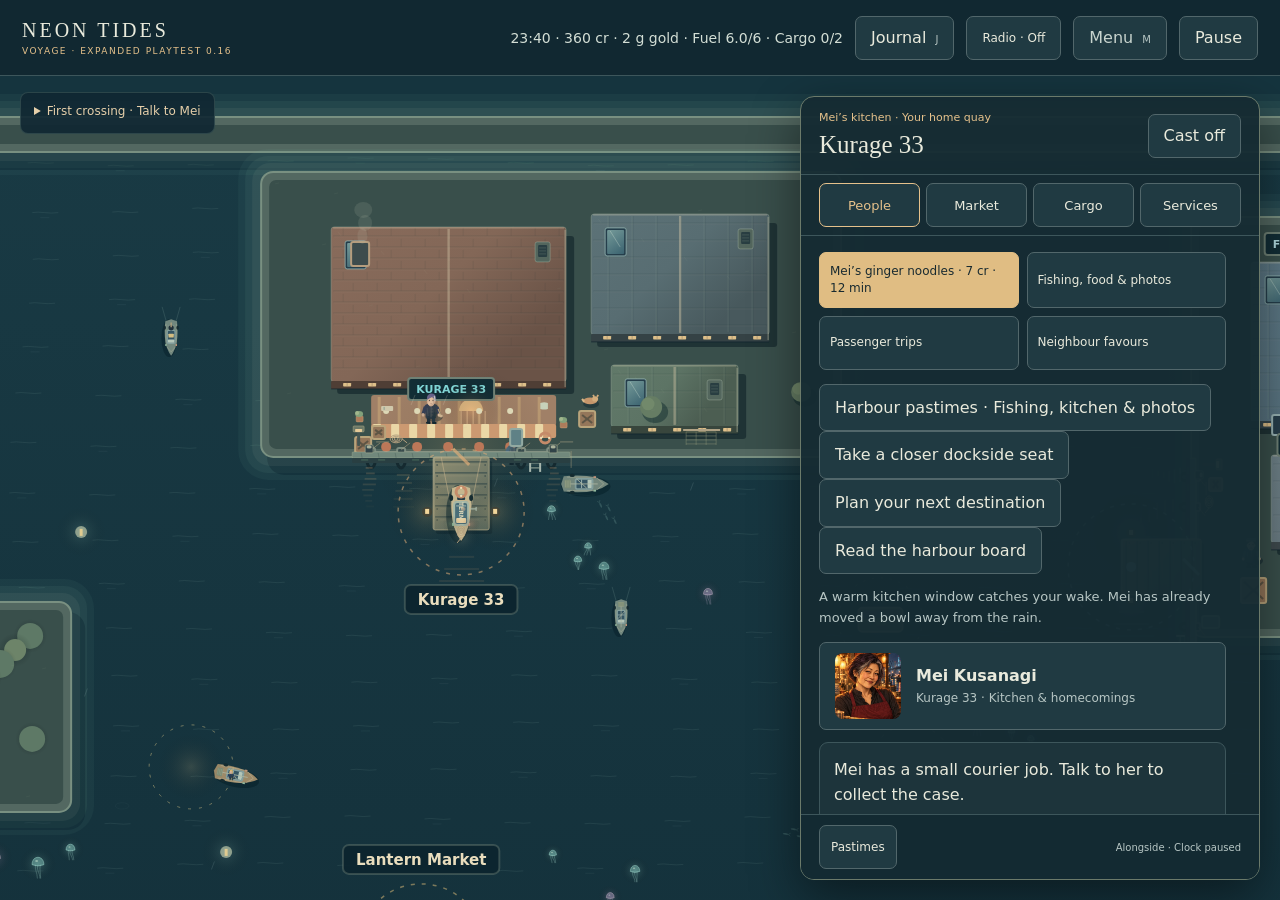
==== voyage/index.html @ 75b0c7c3 "Voyage 0.16: homeward fares, neighbour favours and dockside conversations" ====
<!doctype html><html lang="en"><head><meta charset="utf-8"><meta name="viewport" content="width=device-width,initial-scale=1,viewport-fit=cover"><meta name="theme-color" content="#112b34"><title>Neon Tides · Voyage</title><link rel="icon" href="../assets/favicon.svg"><link rel="stylesheet" href="voyage.css?v=0.16"></head><body>
<header class="topbar"><a href="../index.html" class="brand">NEON TIDES <small>VOYAGE · EXPANDED PLAYTEST 0.16</small></a><div id="resources" aria-live="off"></div><button id="journal-button" type="button">Journal <kbd>J</kbd></button><button id="radio-button" type="button">Radio · Off</button><button id="tools-button" type="button">Menu <kbd>M</kbd></button><button id="pause-button" type="button">Pause <kbd>P</kbd></button></header>
<main><canvas id="sea" tabindex="0" role="img" aria-label="Top-down harbour. Steer with WASD or arrow keys. E docks near a quay. Use Set course for assisted sailing."></canvas>
<div id="sailing-top" class="sailing-top"><details class="objective-details"><summary id="objective-title">Current story</summary><p id="objective"></p></details><div class="courses" aria-label="Assisted sailing"><label for="course-select">Set course</label><select id="course-select"><option value="">Choose a quay…</option><option value="bar">Kurage 33</option><option value="landing">Landing 3</option><option value="market">Night Market</option><option value="metro">Metro Quay</option><option value="yard">Starling Yard</option><option value="pier">Frostline Pier 9</option><option value="canal">Kisaragi</option><option value="island">Hoshimi Island</option><option value="observatory">Tsukimi Observatory</option></select><button id="zoom-button" type="button" aria-pressed="false">View · Close</button></div><aside id="journey-strip" class="journey-strip" aria-label="Your sailing plan"></aside><aside id="dock-guide" class="dock-guide" aria-label="Docking practice" hidden></aside><p id="route-status" aria-live="off"></p></div>
<div id="sailing-bottom" class="sailing-bottom"><p id="navigation-hint">WASD / arrows steer · Click water for assisted sailing · E to dock</p><div><button id="moment-button" hidden><img id="passenger-portrait" src="../assets/portraits/nao-manga.webp" alt="Nao aboard" hidden><span>Crossing moment</span></button><button id="stop-button">Stop</button><button id="dock-button">Dock <kbd>E</kbd></button><button id="meeting-button" hidden>Meet on the water</button><button id="explore-button" hidden>Explore nearby</button><button id="photo-button" hidden>Frame a photo</button><button id="find-button" hidden>Investigate lantern</button><button id="tow-button" hidden>Call harbour tug</button></div></div>
<div id="touch-pad" aria-label="Touch steering"><button data-steer="up" aria-label="Sail north">▲</button><button data-steer="left" aria-label="Sail west">◀</button><button data-steer="down" aria-label="Sail south">▼</button><button data-steer="right" aria-label="Sail east">▶</button></div>
<section id="port" class="port-panel" aria-labelledby="port-title" hidden><header><p id="port-subtitle"></p><h1 id="port-title"></h1><button id="depart-button">Cast off</button></header><nav aria-label="At this port"><button data-tab="people">People</button><button data-tab="market">Market</button><button data-tab="cargo">Cargo</button><button data-tab="services">Services</button></nav><aside id="arrival-card" class="arrival-card" aria-labelledby="arrival-title" hidden><p id="arrival-label"></p><strong id="arrival-title" role="status"></strong><p id="arrival-text"></p><footer><span id="arrival-countdown" aria-live="off"></span><button id="arrival-dismiss" type="button" aria-label="Dismiss arrival message">Dismiss</button></footer></aside><div id="port-content"></div><footer class="port-footer"><button id="port-back" type="button" hidden>Back to people</button><button id="port-pastimes" type="button">Pastimes</button><span>Alongside · Clock paused</span></footer></section>
</main><div id="toast" role="status"></div>
<dialog id="panel"><div id="panel-content"></div><footer class="panel-controls"><button id="panel-back" type="button" hidden>Back</button><button id="panel-close">Close</button></footer></dialog>
<script src="../trade.js"></script><script src="../market.js"></script><script src="world-map.js"></script><script src="navigation.js?v=0.16"></script><script src="ports.js?v=0.16"></script><script src="model.js?v=0.16"></script><script src="leisure.js?v=0.16"></script><script src="neighbours.js?v=0.16"></script><script src="conversations.js?v=0.16"></script><script src="travel-plan.js?v=0.16"></script><script src="profile.js"></script><script src="leisure-profile.js?v=0.16"></script><script src="neighbours-profile.js?v=0.16"></script><script src="leisure-ui.js?v=0.16"></script><script src="neighbours-ui.js?v=0.16"></script><script src="../halloween-radio.js"></script><script src="sound.js"></script><script src="camera.js"></script><script src="harbour-art.js?v=0.16"></script><script src="voyage.js?v=0.16"></script></body></html>
---- voyage/voyage.css ----
:root{color-scheme:dark;--ink:#e9eadc;--muted:#b7c6c4;--amber:#e5c18b;--panel:#142b32;--line:#3d565b;font-family:system-ui,-apple-system,sans-serif;background:#0d2028;color:var(--ink)}*{box-sizing:border-box}body{margin:0;overflow:hidden}button,a{touch-action:manipulation}button{font:inherit;color:var(--ink);background:#203a42;border:1px solid #52676b;border-radius:7px;padding:10px 15px;min-height:44px;cursor:pointer}button:hover{background:#2b4950;border-color:var(--amber)}button:disabled{opacity:.5;cursor:default}button:focus-visible,a:focus-visible,canvas:focus-visible{outline:2px solid var(--amber);outline-offset:3px}button.primary{background:#e0bd83;color:#182a30;border-color:#e0bd83}.topbar{height:76px;display:flex;align-items:center;gap:12px;padding:12px 22px;border-bottom:1px solid var(--line);background:#112831;position:relative;z-index:3}.brand{color:var(--ink);text-decoration:none;font-family:Georgia,serif;letter-spacing:3px;font-size:20px;white-space:nowrap}.brand small{display:block;font:9px system-ui;letter-spacing:1.5px;color:var(--amber);margin-top:4px}#resources{flex:1;text-align:right;font-variant-numeric:tabular-nums;font-size:14px;color:#d3ded5}kbd{font:10px system-ui;color:var(--muted);margin-left:4px}main{position:relative;height:calc(100dvh - 76px)}canvas{width:100%;height:100%;display:block;background:#14313c;touch-action:none}.sailing-top{position:absolute;top:16px;left:20px;right:20px;pointer-events:none}#objective{background:#112830dc;display:inline-block;border:1px solid #65807955;border-radius:8px;margin:0 0 9px;padding:10px 14px;max-width:650px;color:#efe2c5;font-size:13px}.courses{display:flex;flex-wrap:wrap;gap:6px;align-items:center;pointer-events:auto;font-size:12px}.courses span{background:#102732bb;padding:10px;color:var(--muted);border-radius:5px}.courses button{background:#122c36df;font-size:12px;padding:8px 12px}.sailing-bottom{position:absolute;bottom:18px;left:20px;right:20px;display:flex;justify-content:space-between;align-items:flex-end;gap:16px;pointer-events:none}.sailing-bottom>div{display:flex;flex-wrap:wrap;gap:8px;pointer-events:auto}.sailing-bottom p{font-size:12px;line-height:1.5;max-width:430px;padding:8px 12px;background:#102630df;border-radius:5px;margin:0;color:var(--muted)}.port-panel{position:absolute;right:20px;top:20px;bottom:20px;width:min(440px,calc(100% - 40px));background:#152b32f5;border:1px solid #6b7a6a;border-radius:14px;box-shadow:0 16px 50px #0007;display:flex;flex-direction:column;overflow:hidden}.port-panel[hidden]{display:none}.port-panel header{padding:20px;border-bottom:1px solid var(--line)}.port-panel header p{color:var(--amber);font-size:12px;margin:0 0 6px}.port-panel h1{font:28px Georgia,serif;margin:0 0 14px}.port-panel nav{display:flex;gap:7px;padding:12px 20px;border-bottom:1px solid var(--line)}nav button[aria-pressed=true]{color:var(--amber);border-color:var(--amber)}#port-content{padding:20px;overflow:auto;flex:1;line-height:1.6}.person{display:flex;gap:15px;align-items:center;width:100%;margin:10px 0;text-align:left}.person img{width:66px;height:66px;border-radius:8px;object-fit:cover}.person strong{display:block}.person small{font-size:12px;color:var(--muted);display:block}.dialogue-head{display:flex;gap:15px;align-items:center;margin-bottom:16px}.dialogue-head img{width:108px;height:108px;object-fit:cover;border-radius:10px}.dialogue-head h2{font:22px Georgia,serif;margin:0 0 7px}.dialogue-head p{font-size:12px;color:var(--amber);margin:0}.speech{background:#20373b;border-left:3px solid var(--amber);padding:15px;font-size:16px;line-height:1.7}.actions{display:grid;gap:8px;margin-top:16px}.muted{color:var(--muted);font-size:13px}.quote-grid{display:grid;grid-template-columns:1fr 1fr;gap:10px}.quote-grid>div{padding:14px;border:1px solid var(--line);border-radius:8px}.quote-grid strong{display:block;font-size:27px;color:var(--amber)}.quote-grid small{color:var(--muted)}.trade-controls{display:flex;flex-wrap:wrap;gap:8px;margin:15px 0}.cargo-card,.journal-card{padding:14px;border:1px solid var(--line);border-radius:9px;margin:12px 0;background:#1d343b}.cargo-card h3,.journal-card h3{margin:0 0 8px;font:19px Georgia,serif}#toast{position:fixed;bottom:12px;left:50%;transform:translateX(-50%);z-index:7;max-width:90%;background:#eee0bd;color:#20313a;padding:12px 18px;border-radius:8px;opacity:0;pointer-events:none;font-size:14px}#toast.show{opacity:1}dialog{color:var(--ink);background:#142c34;border:1px solid #758174;border-radius:14px;width:min(620px,calc(100% - 28px));max-height:85dvh;padding:24px;box-shadow:0 20px 80px #0008}dialog::backdrop{background:#07161bbb}dialog h2{font:28px Georgia,serif;margin-top:0}dialog p,dialog li{line-height:1.65}dialog #panel-close{margin-top:18px;width:100%}#touch-pad{display:none}body.docked .sailing-bottom,body.docked #touch-pad{display:none}body.docked .sailing-top{right:480px}body.docked .courses{display:none}
@media(max-width:750px){.topbar{height:100px;flex-wrap:wrap;padding:9px 12px;gap:6px}.brand{font-size:17px;margin-right:auto}#resources{order:4;flex-basis:100%;font-size:12px;text-align:left}kbd{display:none}.topbar button{padding:8px 10px;font-size:12px}main{height:calc(100dvh - 100px)}.sailing-top{top:10px;left:10px;right:10px}#objective{font-size:12px;padding:9px;line-height:1.45}.courses span{display:none}.courses button{font-size:11px;padding:8px 10px}.sailing-bottom{bottom:14px;left:auto;right:10px;width:calc(100% - 180px);display:block}.sailing-bottom p{display:none}.sailing-bottom>div{justify-content:flex-end}.sailing-bottom button{font-size:12px;padding:9px}#touch-pad{position:absolute;bottom:18px;left:10px;display:grid;grid-template-columns:repeat(3,44px);grid-template-rows:44px 44px;gap:4px;touch-action:none}#touch-pad button{padding:0;background:#183a45e8;user-select:none;touch-action:none}#touch-pad button[data-steer=up]{grid-column:2}#touch-pad button[data-steer=left]{grid-column:1;grid-row:2}#touch-pad button[data-steer=down]{grid-column:2;grid-row:2}#touch-pad button[data-steer=right]{grid-column:3;grid-row:2}.port-panel{top:8px;bottom:8px;right:8px;width:calc(100% - 16px)}.port-panel header{padding:12px 16px;display:grid;grid-template-columns:1fr auto;gap:4px}.port-panel header p{grid-column:1;font-size:11px}.port-panel h1{font-size:24px;grid-column:1;margin:0}.port-panel header button{grid-column:2;grid-row:1/3;align-self:center}.port-panel nav{padding:8px 16px}#port-content{padding:16px}.dialogue-head img{width:84px;height:84px}.speech{font-size:15px}body.docked .sailing-top{display:none}}
@media(prefers-reduced-motion:reduce){*{scroll-behavior:auto!important}}
.courses label{background:#102732cc;padding:10px;color:var(--muted);border-radius:5px}.courses select{font:inherit;background:#17343fe8;color:var(--ink);border:1px solid #667e78;border-radius:7px;min-height:44px;padding:8px 12px;max-width:220px}.courses select:focus-visible{outline:2px solid var(--amber);outline-offset:3px}.port-panel nav button{font-size:13px;padding:8px 11px}.story-row{border-top:1px solid var(--line);padding:12px 0}.journal-card>button{margin:4px 6px 4px 0;font-size:13px}@media(max-width:750px){.port-panel nav{gap:5px}.port-panel nav button{font-size:12px;padding:8px 9px}.courses label{font-size:12px;padding:8px}.courses select{font-size:12px}}

#moment-button{border-color:#b7a780;color:#e6cfaa;background:#163340e8}button[hidden]{display:none!important}@media(max-width:750px){#moment-button{flex-basis:100%;font-size:11px;padding:6px;min-height:38px}}

body.halloween-radio{--amber:#ffc084;--line:#745b48}body.halloween-radio .topbar,body.halloween-radio .port-panel{border-color:#b18356}body.halloween-radio button.primary{background:#edb47b;border-color:#edb47b}body.halloween-radio #objective{border-color:#c08b5655;color:#ffe1ba}#radio-button{font-size:12px;max-width:220px}@media(max-width:750px){.topbar{height:144px}main{height:calc(100dvh - 144px)}#radio-button{order:4;flex-basis:100%;max-width:none;min-height:38px}#resources{order:5}}

.journal-card label{display:grid;gap:5px;margin:12px 0;font-size:13px}.journal-card select{font:inherit;color:var(--ink);background:#203b45;border:1px solid #6b807a;border-radius:6px;padding:10px;min-height:44px;width:100%}.planner-scroll{overflow-x:auto;margin:12px 0}.planner-scroll table{border-collapse:collapse;min-width:470px;width:100%;font-size:12px}.planner-scroll th,.planner-scroll td{padding:10px 8px;text-align:left;vertical-align:top;border-bottom:1px solid var(--line)}.planner-scroll th{color:var(--amber)}

.sailing-top{flex-wrap:wrap}#route-status{flex-basis:100%;margin:0;padding:7px 10px;max-width:560px;background:#102732df;border:1px solid #71877a55;border-radius:7px;font-size:12px;color:#dfd4b8}.board-post{padding:15px;margin:12px 0;border:1px solid var(--line);border-radius:8px;background:#254049}.board-post small{color:var(--amber)}.board-post h3{margin:8px 0}.board-post p{line-height:1.65}.courses{flex-wrap:wrap}#zoom-button{min-height:44px;font-size:12px}@media(max-width:750px){#route-status{font-size:11px;padding:6px 9px}.courses{gap:4px}.courses select{max-width:170px}#zoom-button{padding:7px 9px}}

/* Empty space between route controls must remain available for map clicks. */
.courses{width:fit-content;max-width:100%}
@media(max-height:600px){#objective{display:block;max-height:3.5em;overflow:auto;font-size:11px;padding:6px 9px;margin-bottom:5px}.courses select,#zoom-button{min-height:38px}#route-status{padding:5px 9px}}

.sailing-top{width:fit-content;max-width:calc(100% - 40px);right:auto;max-height:35%;overflow-y:auto;pointer-events:auto}.sailing-bottom{max-height:30%;overflow-y:auto;pointer-events:auto}@media(max-width:750px){.sailing-top{max-width:calc(100% - 20px)}}

#passenger-portrait{width:28px;height:28px;border-radius:5px;object-fit:cover;vertical-align:middle;margin-right:7px}img[hidden]{display:none!important}.crossing-portrait{width:84px;height:84px;object-fit:cover;border-radius:9px;float:left;margin:0 16px 10px 0}#panel-content::after{content:"";display:block;clear:both}

.ferry-preview{position:relative;width:180px;height:65px;border-radius:55% 65% 65% 55%;margin:24px auto;border:3px solid #ddd6b4;box-shadow:0 12px 25px #071f28}.ferry-preview-cabin{position:absolute;left:50px;top:15px;width:80px;height:30px;border:5px solid #496d78;border-radius:6px;text-align:center;color:#203139;font:9px system-ui;line-height:20px}#panel-content>label{display:grid;gap:6px;margin:14px 0}#panel-content input{min-height:44px;padding:10px;font:inherit;color:var(--ink);background:#203b45;border:1px solid var(--line);border-radius:6px}#panel-content>button{margin:4px 6px 4px 0}

.story-illustration{display:block;width:100%;max-width:960px;height:auto;aspect-ratio:3/2;object-fit:contain;border-radius:10px;background:#142b34;margin:10px 0 18px}#panel-content .story-illustration[hidden]{display:none} .dialogue-head img{object-fit:cover} @media(prefers-reduced-motion:reduce){.story-illustration{animation:none;transition:none}}

/* Brief, skippable mooring reveal; sailing controls keep their existing safe viewport. */
.voyage-entry{overflow:hidden;padding:0!important}.entry-art{display:block;width:100%;height:auto;aspect-ratio:3/1;object-fit:cover}.entry-body{padding:18px}.entry-result{color:#e5ca98;font:27px Georgia,serif}.entry-closing{display:flex;gap:14px;align-items:flex-start;margin:16px 0}.entry-closing img{width:64px;height:64px;object-fit:cover;border-radius:8px}.entry-closing p{margin:0;line-height:1.6}.opportunity{border-left:3px solid #b4c9a5;padding-left:14px}
@keyframes arrival-in{from{opacity:0;transform:translateY(8px)}to{opacity:1;transform:none}}
@media(max-width:750px){.entry-body{padding:14px}}
@media(prefers-reduced-motion:reduce){.arrival-card{animation:none}}

/* 0.15: small activities, actual harbour photographs and deliberate close views. */
.sailing-top{display:flex;flex-direction:column;align-items:flex-start}.journey-strip{order:-2;display:flex;flex-direction:column;gap:5px;max-width:430px;padding:10px 13px;background:#162e36ee;border:1px solid #82967d;border-left:3px solid #b4c69b;border-radius:8px;font-size:12px;margin:4px 0;pointer-events:none}.courses{order:-1}
.journey-strip[hidden]{display:none}.journey-strip strong{color:#eee0b7}.journey-strip span{line-height:1.4}.journey-warning{color:#ffc795!important}
#route-status{display:none}.travel-budget{border-top:1px solid #6c8074;margin-top:12px;padding-top:12px}.travel-budget p{font-size:12px;line-height:1.6}
.pastime-card{border:1px solid var(--line);border-radius:10px;background:#1c353c;padding:16px;margin:14px 0}.pastime-card button{margin:5px 7px 5px 0}
.activity-host{display:flex;align-items:center;gap:12px;margin:14px 0}.activity-portrait{width:72px;height:72px;object-fit:cover;border-radius:9px;border:1px solid #768379}
.dish-art{display:block;width:min(100%,400px);height:auto;margin:12px auto;border-radius:14px}.recipe-options{display:flex;flex-wrap:wrap;gap:8px;margin:16px 0}.recipe-options h3{flex-basis:100%;margin:0 0 4px;font-size:14px;color:var(--amber)}.recipe-options button[aria-pressed=true]{background:#d2b787;color:#17313a;border-color:#e8ce9f}
.activity-notice{padding:12px;border-left:3px solid #e9a15c;background:#403228;color:#ffe0ba}.fishing-water{position:relative;height:180px;overflow:hidden;border:1px solid #6e908d;border-radius:16px;background:radial-gradient(ellipse at 50% 95%,#be995f33,transparent 65%),repeating-linear-gradient(178deg,#24434d 0 12px,#284b55 13px 15px,#24434d 16px 27px)}
.fishing-float{position:absolute;left:calc(50% - 12px);top:88px;font-size:24px;color:#f2b58d;text-shadow:0 12px 0 #d9b97633;animation:float-bob 2.6s ease-in-out infinite}.fishing-water.bite{border-color:#e8c18d}.fishing-water.bite .fishing-float{color:#fff0ba;animation:none}.fishing-message{min-height:3.2em}
.postcard{background:#e4d7b7;color:#28393c;padding:12px;border-radius:8px;margin:18px 0}.postcard h3{font:21px Georgia,serif;margin-bottom:5px}.postcard p{font-size:12px;margin-bottom:4px}.postcard-image{display:block;width:100%;height:auto;aspect-ratio:3/2;object-fit:cover;border-radius:7px;background:#25424d}
.dockside-scene{position:relative;overflow:hidden;border-radius:12px;border:1px solid #927e61}.dockside-art{display:block;width:100%;height:auto;aspect-ratio:3/2;object-fit:cover}.dockside-steam{position:absolute;left:48%;top:62%;width:7%;height:12%;border-radius:50%;background:linear-gradient(0deg,transparent,#f3e4c822,transparent);filter:blur(5px);animation:kettle-steam 5s ease-in-out infinite;pointer-events:none}
@keyframes float-bob{0%,100%{transform:translateY(0)}50%{transform:translateY(4px)}}@keyframes kettle-steam{0%,100%{opacity:.3;transform:translateY(4px)}50%{opacity:.8;transform:translateY(-7px)}}
@media(max-width:750px){.journey-strip{font-size:11px;padding:8px 10px;max-width:100%}.activity-portrait{width:60px;height:60px}.pastime-card{padding:12px}.recipe-options button{flex:1;min-width:110px}.fishing-water{height:150px}.postcard h3{font-size:18px}}
@media(prefers-reduced-motion:reduce){.fishing-float,.dockside-steam{animation:none}}

/* 0.11: essentials stay visible; route details and recovery live behind deliberate controls. */
.objective-details{max-width:420px;margin-bottom:7px;border:1px solid #65807955;border-radius:8px;background:#102732e8;color:#e6cfaa}.objective-details summary{cursor:pointer;min-height:40px;padding:10px 13px;font-size:12px;line-height:1.4}.objective-details summary:focus-visible{outline:2px solid #edcf9b;outline-offset:3px}.objective-details #objective{border:0;background:transparent;margin:0;padding:0 13px 12px;font-size:12px}.sailing-bottom #navigation-hint{display:none}#tools-button{color:#c8d4ce}.sailing-bottom{justify-content:flex-end}.sailing-bottom>div{align-items:center}#panel-content summary{cursor:pointer;min-height:40px}
@media(max-width:750px){.objective-details summary{min-height:38px;padding:8px 11px;font-size:11px}.sailing-top{max-height:32%;}.sailing-bottom{max-height:27%}#resources{font-size:11px}.courses label{display:none}}

/* Keep dismissal available while a long journal or conversation scrolls. */
dialog{padding:0;overflow:hidden}dialog[open]{display:flex;flex-direction:column}#panel-content{min-height:0;overflow:auto;padding:24px;flex:1}dialog #panel-close{flex-shrink:0;align-self:stretch;width:auto;margin:0 24px 20px}#panel-content label select{font:inherit;color:var(--ink);background:#203a42;border:1px solid #52676b;border-radius:7px;min-height:44px;padding:8px 12px;margin:4px 0 4px 8px}#panel-content label select:focus-visible{outline:2px solid var(--amber);outline-offset:3px}@media(max-width:750px){#panel-content{padding:18px}dialog #panel-close{margin:0 18px 16px}}

/* Brief sailing notices sit above the measured action row and always pass taps through. */
#toast{max-width:min(520px,calc(100% - 24px));padding:8px 13px;font-size:12px;line-height:1.45;box-shadow:0 4px 18px #051a2850;transition:opacity .12s ease-out;pointer-events:none}
@media(prefers-reduced-motion:reduce){#toast{transition:none}}

/* 0.14: menus remain available at sea and alongside; arrivals belong to the port. */
body{height:100dvh;display:grid;grid-template-rows:auto minmax(0,1fr)}
main{height:auto;min-height:0}
.arrival-card{position:static;display:flex;flex-direction:column;flex-shrink:0;min-height:0;max-height:40%;margin:12px 20px 0;padding:12px 14px;border:1px solid #e9a15c;border-left:4px solid #ffb16b;border-radius:10px;background:linear-gradient(135deg,#513320,#342c27);color:#fff0d8;animation:arrival-in .3s ease-out}
.arrival-card[hidden]{display:none}
.arrival-card #arrival-label{flex-shrink:0;margin:0 0 6px;color:#ffc285;font-size:10px;letter-spacing:1px}
.arrival-card strong{flex-shrink:0;font:20px Georgia,serif}
.arrival-card #arrival-text{min-height:0;overflow:auto;margin:8px 0;font-size:12px;line-height:1.5}
.arrival-card footer{display:flex;flex-shrink:0;align-items:center;justify-content:space-between;gap:10px}
#arrival-countdown{font-size:11px;font-variant-numeric:tabular-nums;color:#f2c397}
.arrival-card button{min-height:44px;padding:8px 12px;font-size:12px;background:#68432a;border-color:#cb915d;color:#fff0d8}
.arrival-card button:hover{background:#815133;border-color:#ffd0a0}
.storage-notice{padding:12px;border-left:3px solid #e9a15c;color:#ffe0ba;background:#403228}
@media(max-width:750px){
 .topbar{height:auto;min-height:144px;display:grid;grid-template-columns:minmax(0,1fr) repeat(3,auto);gap:6px}
 .brand{margin:0;font-size:clamp(13px,3.8vw,17px);letter-spacing:2px;white-space:normal}
 .brand small{font-size:8px;letter-spacing:1px}
 .topbar button{padding:8px}
 #radio-button,#resources{grid-column:1/-1}
 #resources{min-width:0}
 .arrival-card{margin:8px 16px 0;padding:10px 12px}
 .arrival-card strong{font-size:18px}
}
@media(prefers-reduced-motion:reduce){.arrival-card{animation:none}}

.journey-strip button{pointer-events:auto;font-size:11px;padding:7px 10px;align-self:flex-start}

/* 0.16: a calmer dock, readable choices and fixed return controls. */
.port-panel{width:min(460px,calc(100% - 40px))}
.port-panel header{padding:14px 18px;display:grid;grid-template-columns:minmax(0,1fr) auto;gap:5px 12px;align-items:center}
.port-panel header p{grid-column:1;margin:0;font-size:11px}
.port-panel h1{grid-column:1;font-size:25px;margin:0;line-height:1.25}
.port-panel header>button{grid-column:2;grid-row:1/3}
.port-panel nav{flex-shrink:0;padding:8px 18px;gap:6px}
.port-panel nav button{flex:1;min-width:0;padding:8px 5px}
#port-content{min-height:0;overscroll-behavior:contain;scrollbar-gutter:stable;padding:16px 18px}
.port-footer{display:flex;flex-shrink:0;flex-wrap:wrap;align-items:center;gap:8px;padding:10px 18px;border-top:1px solid var(--line);background:#132a32}
.port-footer button{font-size:12px;padding:8px 11px}
.port-footer span{color:var(--muted);font-size:10px;margin-left:auto}
.dock-shortcuts{display:grid;grid-template-columns:repeat(2,minmax(0,1fr));gap:8px;margin:0 0 14px}
.dock-shortcuts button{font-size:12px;text-align:left;padding:10px;line-height:1.4;min-height:54px}
.dock-guide{margin:4px 0;padding:8px 11px;border:1px solid #c59867;border-left:3px solid #e3b57f;border-radius:7px;background:#3d342be8;color:#ffe3b8;font-size:12px;max-width:430px}
.dock-guide.gentle{border-color:#a9c5a7;background:#24473be8;color:#e0eed2}
.dock-guide[hidden]{display:none}
.conversation-topics{padding:12px;border:1px solid #6c878a;border-radius:9px;background:#173740;margin:12px 0}
.conversation-topics summary{cursor:pointer;min-height:44px;display:flex;align-items:center;color:#d9dfc9;font-size:14px}
.conversation-topics>div>button{display:block;width:100%;text-align:left;margin:8px 0;font-size:13px}
.conversation-topics .speech{padding:12px;font-size:14px}
.conversation-topics h3{font:19px Georgia,serif;margin:12px 0}
.reply-options{display:grid;gap:8px;margin:14px 0}
.reply-options button{background:#294b58;border-color:#799fa4;text-align:left;font-size:13px;line-height:1.5}
.reply-options button[aria-pressed=true]{background:#3a5a55;border-color:#d2c795;color:#f4e4bd}
.npc-reply{padding:12px;background:#254139;border-left:3px solid #a9bfa1;font-size:14px;line-height:1.7}
.npc-reply[hidden]{display:none}
.fact-card{padding:12px 14px;border:1px solid #647e80;border-left:3px solid #9ebcae;border-radius:7px;background:#1c363e;margin:12px 0}
.fact-card small{color:#c9d5b6;letter-spacing:.5px;font-size:11px}
.fact-card h3{font:19px Georgia,serif;margin:8px 0}
.fact-card p{font-size:13px;line-height:1.6}
.fact-card a{color:#e5c18b;text-underline-offset:3px;display:inline-flex;align-items:center;min-height:44px;font-size:12px}
.remembered-recipe{background:#294339;border-left:3px solid #afc59e;padding:12px;font-size:13px}
.ingredient-tray{display:flex;align-items:center;justify-content:center;flex-wrap:wrap;gap:8px;min-height:90px;padding:14px;border:1px dashed #a68f68;border-radius:12px;background:#20383c}
.ingredient-tray .dish-art{flex-basis:100%;margin:0 auto 7px}
.ingredient-piece{background:#d5c4a2;color:#233b3d;padding:7px 10px;border-radius:6px;font-size:12px;animation:ingredient-place .25s ease-out}
.served-tray .dish-art{animation:tray-serve .5s ease-out}
.panel-controls{display:flex;gap:8px;flex-shrink:0;margin:0 24px 20px}
dialog .panel-controls #panel-close{margin:0;flex:1;min-width:0}
.panel-controls #panel-back{min-width:75px}
@keyframes ingredient-place{from{opacity:.5;transform:translateY(-5px)}to{opacity:1;transform:none}}
@keyframes tray-serve{from{opacity:.6;transform:translateY(12px)}to{opacity:1;transform:none}}
@media(max-width:750px){
 .topbar .brand{grid-column:1;grid-row:1}
 #journal-button{grid-column:2;grid-row:1}
 #tools-button{grid-column:3;grid-row:1}
 #pause-button{grid-column:4;grid-row:1}
 #radio-button{grid-column:1/-1;grid-row:2}
 #resources{grid-column:1/-1;grid-row:3}
 .port-panel{top:auto;bottom:8px;right:8px;width:calc(100% - 16px);height:78%;max-height:680px}
 .port-panel header{padding:10px 14px}
 .port-panel h1{font-size:23px}
 .port-panel nav{padding:6px 14px}
 #port-content{padding:12px 14px}
 .port-footer{padding:8px 14px max(8px,env(safe-area-inset-bottom));gap:6px}
 .port-footer span{font-size:9px}
 .dock-guide{font-size:11px;padding:7px 9px}
 .panel-controls{margin:0 18px max(16px,env(safe-area-inset-bottom))}
 .fact-card{padding:11px}
 .ingredient-tray{padding:10px}
}
@media(max-width:750px) and (max-height:550px){
 .topbar{min-height:0;grid-template-columns:minmax(0,1fr) repeat(4,auto);padding:5px 8px;gap:4px}
 #radio-button{grid-column:5;grid-row:1;max-width:100px;font-size:10px}
 #resources{grid-column:1/-1;grid-row:2}
 .port-panel{top:8px;bottom:8px;right:8px;width:65%;height:auto;max-height:none}
 .port-panel h1{font-size:19px}
 .port-panel header p{font-size:10px}
 .port-footer span{display:none}
 .dock-shortcuts button{font-size:11px}
}
@media(prefers-reduced-motion:reduce){.ingredient-piece,.served-tray .dish-art{animation:none}}
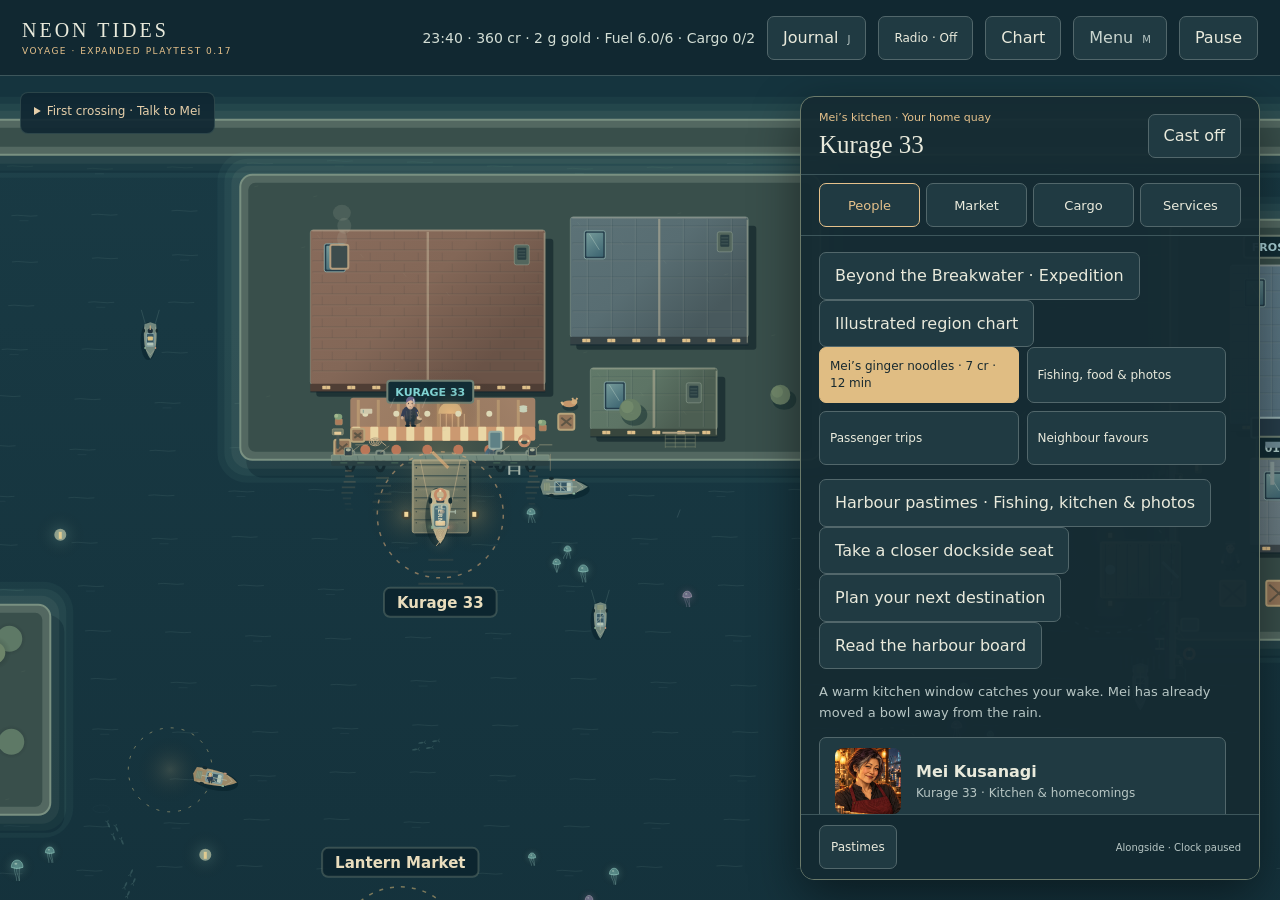
==== commit f248b49a: "Voyage 0.17: Beyond the Breakwater continuing adventure and outer coast" ====
--- a/voyage/index.html
+++ b/voyage/index.html
@@ -1,10 +1,10 @@
-<!doctype html><html lang="en"><head><meta charset="utf-8"><meta name="viewport" content="width=device-width,initial-scale=1,viewport-fit=cover"><meta name="theme-color" content="#112b34"><title>Neon Tides · Voyage</title><link rel="icon" href="../assets/favicon.svg"><link rel="stylesheet" href="voyage.css?v=0.16"></head><body>
-<header class="topbar"><a href="../index.html" class="brand">NEON TIDES <small>VOYAGE · EXPANDED PLAYTEST 0.16</small></a><div id="resources" aria-live="off"></div><button id="journal-button" type="button">Journal <kbd>J</kbd></button><button id="radio-button" type="button">Radio · Off</button><button id="tools-button" type="button">Menu <kbd>M</kbd></button><button id="pause-button" type="button">Pause <kbd>P</kbd></button></header>
+<!doctype html><html lang="en"><head><meta charset="utf-8"><meta name="viewport" content="width=device-width,initial-scale=1,viewport-fit=cover"><meta name="theme-color" content="#112b34"><title>Neon Tides · Voyage</title><link rel="icon" href="../assets/favicon.svg"><link rel="stylesheet" href="voyage.css?v=0.17"></head><body>
+<header class="topbar"><a href="../index.html" class="brand">NEON TIDES <small>VOYAGE · EXPANDED PLAYTEST 0.17</small></a><div id="resources" aria-live="off"></div><button id="journal-button" type="button">Journal <kbd>J</kbd></button><button id="radio-button" type="button">Radio · Off</button><button id="chart-button" type="button">Chart</button><button id="tools-button" type="button">Menu <kbd>M</kbd></button><button id="pause-button" type="button">Pause <kbd>P</kbd></button></header>
 <main><canvas id="sea" tabindex="0" role="img" aria-label="Top-down harbour. Steer with WASD or arrow keys. E docks near a quay. Use Set course for assisted sailing."></canvas>
-<div id="sailing-top" class="sailing-top"><details class="objective-details"><summary id="objective-title">Current story</summary><p id="objective"></p></details><div class="courses" aria-label="Assisted sailing"><label for="course-select">Set course</label><select id="course-select"><option value="">Choose a quay…</option><option value="bar">Kurage 33</option><option value="landing">Landing 3</option><option value="market">Night Market</option><option value="metro">Metro Quay</option><option value="yard">Starling Yard</option><option value="pier">Frostline Pier 9</option><option value="canal">Kisaragi</option><option value="island">Hoshimi Island</option><option value="observatory">Tsukimi Observatory</option></select><button id="zoom-button" type="button" aria-pressed="false">View · Close</button></div><aside id="journey-strip" class="journey-strip" aria-label="Your sailing plan"></aside><aside id="dock-guide" class="dock-guide" aria-label="Docking practice" hidden></aside><p id="route-status" aria-live="off"></p></div>
-<div id="sailing-bottom" class="sailing-bottom"><p id="navigation-hint">WASD / arrows steer · Click water for assisted sailing · E to dock</p><div><button id="moment-button" hidden><img id="passenger-portrait" src="../assets/portraits/nao-manga.webp" alt="Nao aboard" hidden><span>Crossing moment</span></button><button id="stop-button">Stop</button><button id="dock-button">Dock <kbd>E</kbd></button><button id="meeting-button" hidden>Meet on the water</button><button id="explore-button" hidden>Explore nearby</button><button id="photo-button" hidden>Frame a photo</button><button id="find-button" hidden>Investigate lantern</button><button id="tow-button" hidden>Call harbour tug</button></div></div>
+<div id="sailing-top" class="sailing-top"><details class="objective-details"><summary id="objective-title">Current story</summary><p id="objective"></p></details><div class="courses" aria-label="Assisted sailing"><label for="course-select">Set course</label><select id="course-select"><option value="">Choose a quay…</option><option value="bar">Kurage 33</option><option value="landing">Landing 3</option><option value="market">Night Market</option><option value="metro">Metro Quay</option><option value="yard">Starling Yard</option><option value="pier">Frostline Pier 9</option><option value="canal">Kisaragi</option><option value="island">Hoshimi Island</option><option value="observatory">Tsukimi Observatory</option><option value="tea-island" disabled>Aonami Tea Island</option><option value="coast-station" disabled>Shiosai Coastal Station</option></select><button id="zoom-button" type="button" aria-pressed="false">View · Close</button></div><aside id="journey-strip" class="journey-strip" aria-label="Your sailing plan"></aside><aside id="dock-guide" class="dock-guide" aria-label="Docking practice" hidden></aside><p id="route-status" aria-live="off"></p></div>
+<div id="sailing-bottom" class="sailing-bottom"><p id="navigation-hint">WASD / arrows steer · Click water for assisted sailing · E to dock</p><div><button id="moment-button" hidden><img id="passenger-portrait" src="../assets/portraits/nao-manga.webp" alt="Nao aboard" hidden><span>Crossing moment</span></button><button id="stop-button">Stop</button><button id="dock-button">Dock <kbd>E</kbd></button><button id="meeting-button" hidden>Meet on the water</button><button id="explore-button" hidden>Explore nearby</button><button id="photo-button" hidden>Frame a photo</button><button id="coast-fish-button" hidden>Coastal fishing</button><button id="find-button" hidden>Investigate lantern</button><button id="tow-button" hidden>Call harbour tug</button></div></div>
 <div id="touch-pad" aria-label="Touch steering"><button data-steer="up" aria-label="Sail north">▲</button><button data-steer="left" aria-label="Sail west">◀</button><button data-steer="down" aria-label="Sail south">▼</button><button data-steer="right" aria-label="Sail east">▶</button></div>
 <section id="port" class="port-panel" aria-labelledby="port-title" hidden><header><p id="port-subtitle"></p><h1 id="port-title"></h1><button id="depart-button">Cast off</button></header><nav aria-label="At this port"><button data-tab="people">People</button><button data-tab="market">Market</button><button data-tab="cargo">Cargo</button><button data-tab="services">Services</button></nav><aside id="arrival-card" class="arrival-card" aria-labelledby="arrival-title" hidden><p id="arrival-label"></p><strong id="arrival-title" role="status"></strong><p id="arrival-text"></p><footer><span id="arrival-countdown" aria-live="off"></span><button id="arrival-dismiss" type="button" aria-label="Dismiss arrival message">Dismiss</button></footer></aside><div id="port-content"></div><footer class="port-footer"><button id="port-back" type="button" hidden>Back to people</button><button id="port-pastimes" type="button">Pastimes</button><span>Alongside · Clock paused</span></footer></section>
 </main><div id="toast" role="status"></div>
 <dialog id="panel"><div id="panel-content"></div><footer class="panel-controls"><button id="panel-back" type="button" hidden>Back</button><button id="panel-close">Close</button></footer></dialog>
-<script src="../trade.js"></script><script src="../market.js"></script><script src="world-map.js"></script><script src="navigation.js?v=0.16"></script><script src="ports.js?v=0.16"></script><script src="model.js?v=0.16"></script><script src="leisure.js?v=0.16"></script><script src="neighbours.js?v=0.16"></script><script src="conversations.js?v=0.16"></script><script src="travel-plan.js?v=0.16"></script><script src="profile.js"></script><script src="leisure-profile.js?v=0.16"></script><script src="neighbours-profile.js?v=0.16"></script><script src="leisure-ui.js?v=0.16"></script><script src="neighbours-ui.js?v=0.16"></script><script src="../halloween-radio.js"></script><script src="sound.js"></script><script src="camera.js"></script><script src="harbour-art.js?v=0.16"></script><script src="voyage.js?v=0.16"></script></body></html>
+<script src="../trade.js"></script><script src="../market.js"></script><script src="world-map.js"></script><script src="regions.js?v=0.17"></script><script src="navigation.js?v=0.17"></script><script src="ports.js?v=0.17"></script><script src="model.js?v=0.17"></script><script src="leisure.js?v=0.17"></script><script src="neighbours.js?v=0.17"></script><script src="conversations.js?v=0.17"></script><script src="breakwater.js?v=0.17"></script><script src="travel-plan.js?v=0.17"></script><script src="profile.js"></script><script src="leisure-profile.js?v=0.17"></script><script src="neighbours-profile.js?v=0.17"></script><script src="breakwater-profile.js?v=0.17"></script><script src="leisure-ui.js?v=0.17"></script><script src="neighbours-ui.js?v=0.17"></script><script src="breakwater-ui.js?v=0.17"></script><script src="../halloween-radio.js"></script><script src="sound.js"></script><script src="camera.js"></script><script src="harbour-art.js?v=0.17"></script><script src="coast-art.js?v=0.17"></script><script src="voyage.js?v=0.17"></script></body></html>
--- a/voyage/voyage.css
+++ b/voyage/voyage.css
@@ -154,3 +154,11 @@
  .dock-shortcuts button{font-size:11px}
 }
 @media(prefers-reduced-motion:reduce){.ingredient-piece,.served-tray .dish-art{animation:none}}
+
+/* 0.17: accessible coast chart and expedition controls. */
+.region-chart{display:block;width:100%;height:auto;border:1px solid #bba078;border-radius:9px;background:#e6d6b2;margin:12px 0}
+.chart-quay{padding:12px;border:1px solid #647e80;border-radius:8px;background:#1c363e;margin:10px 0}.chart-quay button{margin:5px 8px 0 0}.chart-quay p{margin:7px 0;font-size:12px}
+@media(max-width:750px){#chart-button{grid-row:2;grid-column:1}#radio-button{grid-row:2;grid-column:2/-1}.chart-quay button{width:100%;margin:6px 0 0}}
+@media(max-width:750px) and (max-height:550px){.topbar{grid-template-columns:minmax(0,1fr) repeat(5,auto)}#chart-button{grid-column:5;grid-row:1}#radio-button{grid-column:6;grid-row:1}}
+
+.chart-scroll{overflow:auto;max-height:55dvh;overscroll-behavior:contain;border-radius:9px}.region-chart.chart-detail{width:1020px;max-width:none}.chart-scroll .region-chart{margin:0}
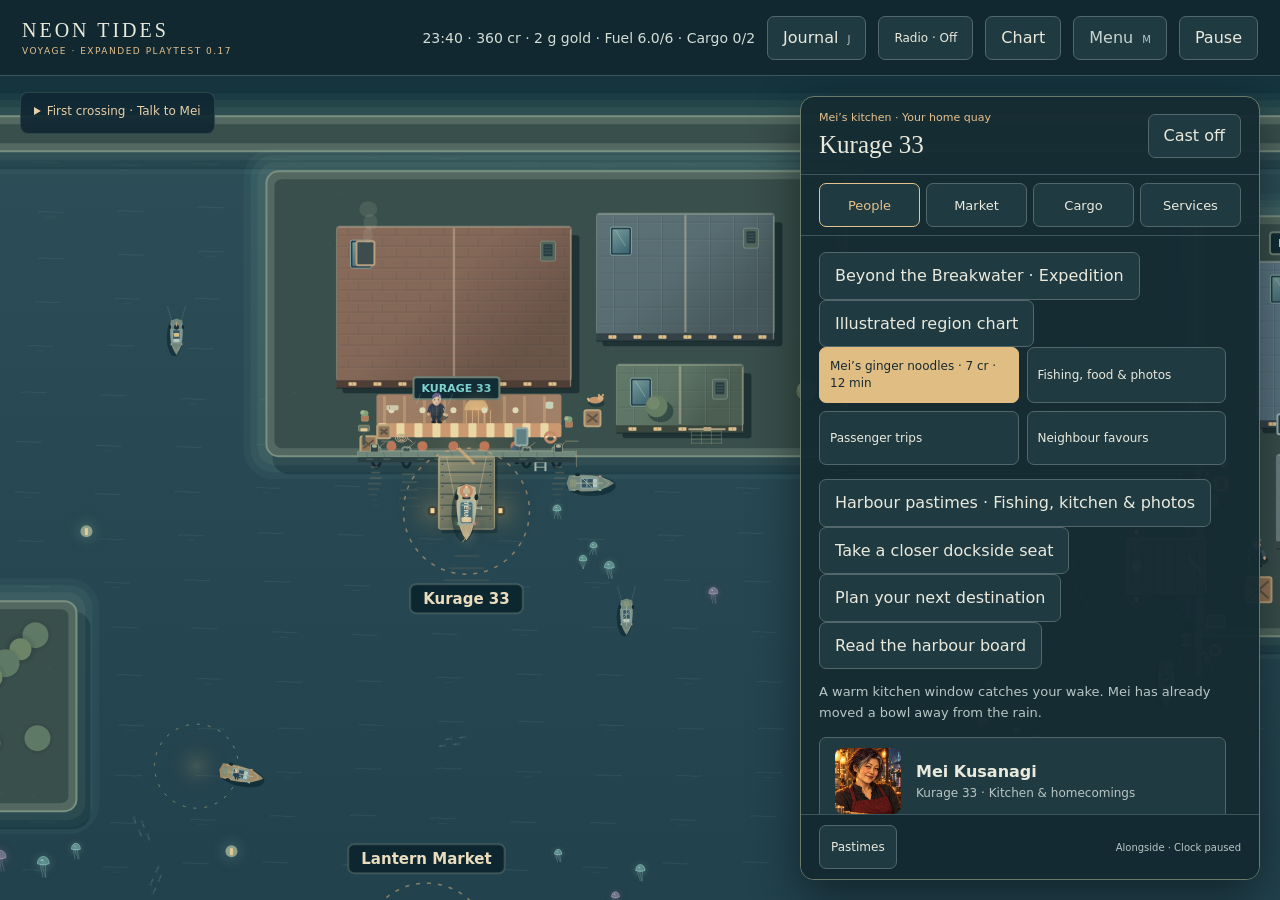
==== commit 0496735e: "Rewrite documentation as maintained player and developer references" ====
--- a/voyage/index.html
+++ b/voyage/index.html
@@ -7,4 +7,4 @@
 <section id="port" class="port-panel" aria-labelledby="port-title" hidden><header><p id="port-subtitle"></p><h1 id="port-title"></h1><button id="depart-button">Cast off</button></header><nav aria-label="At this port"><button data-tab="people">People</button><button data-tab="market">Market</button><button data-tab="cargo">Cargo</button><button data-tab="services">Services</button></nav><aside id="arrival-card" class="arrival-card" aria-labelledby="arrival-title" hidden><p id="arrival-label"></p><strong id="arrival-title" role="status"></strong><p id="arrival-text"></p><footer><span id="arrival-countdown" aria-live="off"></span><button id="arrival-dismiss" type="button" aria-label="Dismiss arrival message">Dismiss</button></footer></aside><div id="port-content"></div><footer class="port-footer"><button id="port-back" type="button" hidden>Back to people</button><button id="port-pastimes" type="button">Pastimes</button><span>Alongside · Clock paused</span></footer></section>
 </main><div id="toast" role="status"></div>
 <dialog id="panel"><div id="panel-content"></div><footer class="panel-controls"><button id="panel-back" type="button" hidden>Back</button><button id="panel-close">Close</button></footer></dialog>
-<script src="../trade.js"></script><script src="../market.js"></script><script src="world-map.js"></script><script src="regions.js?v=0.17"></script><script src="navigation.js?v=0.17"></script><script src="ports.js?v=0.17"></script><script src="model.js?v=0.17"></script><script src="leisure.js?v=0.17"></script><script src="neighbours.js?v=0.17"></script><script src="conversations.js?v=0.17"></script><script src="breakwater.js?v=0.17"></script><script src="travel-plan.js?v=0.17"></script><script src="profile.js"></script><script src="leisure-profile.js?v=0.17"></script><script src="neighbours-profile.js?v=0.17"></script><script src="breakwater-profile.js?v=0.17"></script><script src="leisure-ui.js?v=0.17"></script><script src="neighbours-ui.js?v=0.17"></script><script src="breakwater-ui.js?v=0.17"></script><script src="../halloween-radio.js"></script><script src="sound.js"></script><script src="camera.js"></script><script src="harbour-art.js?v=0.17"></script><script src="coast-art.js?v=0.17"></script><script src="voyage.js?v=0.17"></script></body></html>
+<script src="../trade.js"></script><script src="../market.js"></script><script src="world-map.js"></script><script src="regions.js?v=0.17"></script><script src="navigation.js?v=0.17"></script><script src="ports.js?v=0.17"></script><script src="model.js?v=0.17"></script><script src="leisure.js?v=0.17"></script><script src="neighbours.js?v=0.17"></script><script src="conversations.js?v=0.17"></script><script src="breakwater.js?v=0.17"></script><script src="travel-plan.js?v=0.17"></script><script src="profile.js"></script><script src="leisure-profile.js?v=0.17"></script><script src="neighbours-profile.js?v=0.17"></script><script src="breakwater-profile.js?v=0.17"></script><script src="leisure-ui.js?v=0.17"></script><script src="neighbours-ui.js?v=0.17"></script><script src="breakwater-ui.js?v=0.17"></script><script src="../halloween-radio.js"></script><script src="sound.js"></script><script src="camera.js"></script><script src="harbour-art.js?v=0.17"></script><script src="coast-art.js?v=0.17"></script><script src="voyage.js?v=0.17-docs"></script></body></html>
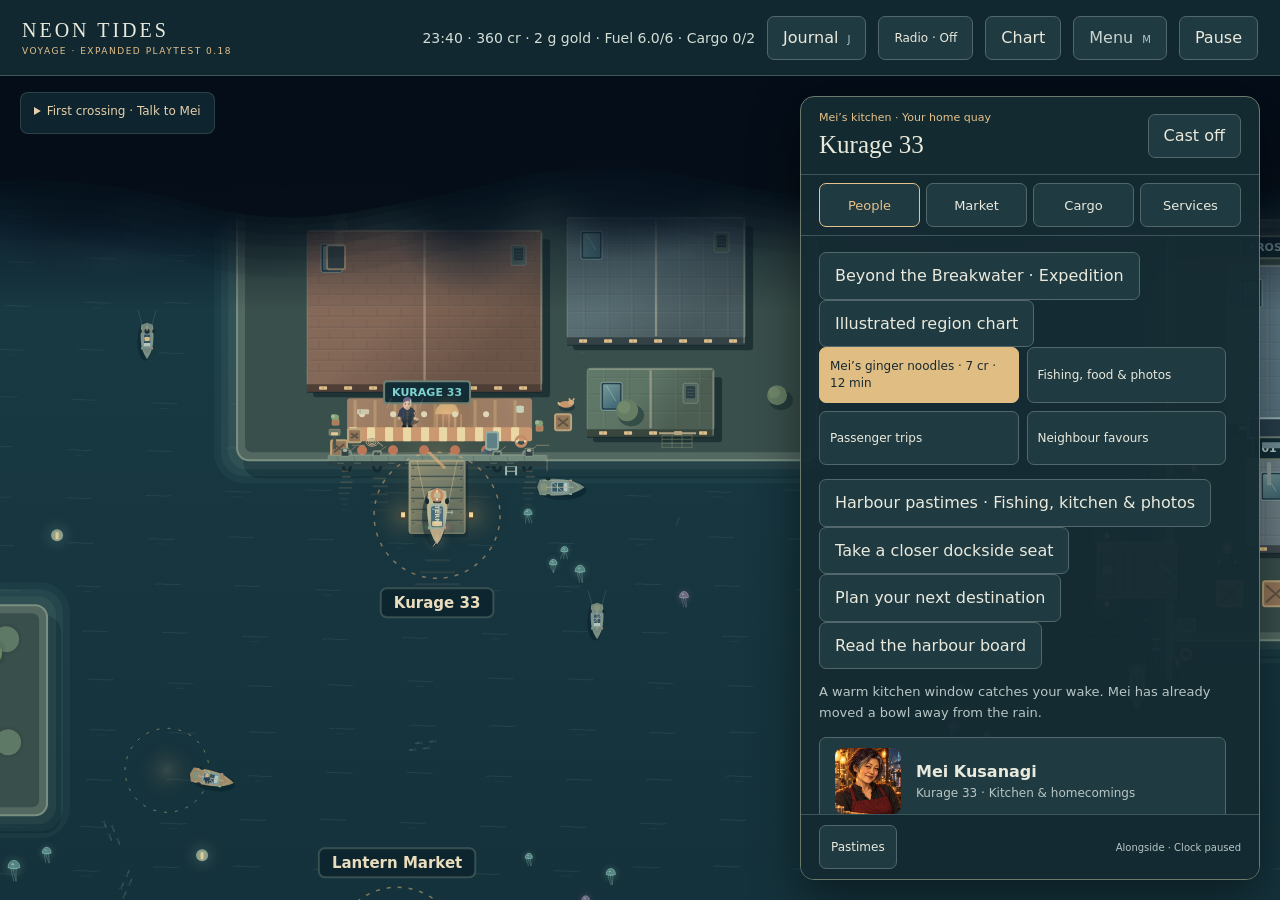
==== commit 266da55e: "Voyage 0.18: soften sea limits and refine Mio portraits" ====
--- a/voyage/index.html
+++ b/voyage/index.html
@@ -1,5 +1,5 @@
-<!doctype html><html lang="en"><head><meta charset="utf-8"><meta name="viewport" content="width=device-width,initial-scale=1,viewport-fit=cover"><meta name="theme-color" content="#112b34"><title>Neon Tides · Voyage</title><link rel="icon" href="../assets/favicon.svg"><link rel="stylesheet" href="voyage.css?v=0.17"></head><body>
-<header class="topbar"><a href="../index.html" class="brand">NEON TIDES <small>VOYAGE · EXPANDED PLAYTEST 0.17</small></a><div id="resources" aria-live="off"></div><button id="journal-button" type="button">Journal <kbd>J</kbd></button><button id="radio-button" type="button">Radio · Off</button><button id="chart-button" type="button">Chart</button><button id="tools-button" type="button">Menu <kbd>M</kbd></button><button id="pause-button" type="button">Pause <kbd>P</kbd></button></header>
+<!doctype html><html lang="en"><head><meta charset="utf-8"><meta name="viewport" content="width=device-width,initial-scale=1,viewport-fit=cover"><meta name="theme-color" content="#112b34"><title>Neon Tides · Voyage</title><link rel="icon" href="../assets/favicon.svg"><link rel="stylesheet" href="voyage.css?v=0.18"></head><body>
+<header class="topbar"><a href="../index.html" class="brand">NEON TIDES <small>VOYAGE · EXPANDED PLAYTEST 0.18</small></a><div id="resources" aria-live="off"></div><button id="journal-button" type="button">Journal <kbd>J</kbd></button><button id="radio-button" type="button">Radio · Off</button><button id="chart-button" type="button">Chart</button><button id="tools-button" type="button">Menu <kbd>M</kbd></button><button id="pause-button" type="button">Pause <kbd>P</kbd></button></header>
 <main><canvas id="sea" tabindex="0" role="img" aria-label="Top-down harbour. Steer with WASD or arrow keys. E docks near a quay. Use Set course for assisted sailing."></canvas>
 <div id="sailing-top" class="sailing-top"><details class="objective-details"><summary id="objective-title">Current story</summary><p id="objective"></p></details><div class="courses" aria-label="Assisted sailing"><label for="course-select">Set course</label><select id="course-select"><option value="">Choose a quay…</option><option value="bar">Kurage 33</option><option value="landing">Landing 3</option><option value="market">Night Market</option><option value="metro">Metro Quay</option><option value="yard">Starling Yard</option><option value="pier">Frostline Pier 9</option><option value="canal">Kisaragi</option><option value="island">Hoshimi Island</option><option value="observatory">Tsukimi Observatory</option><option value="tea-island" disabled>Aonami Tea Island</option><option value="coast-station" disabled>Shiosai Coastal Station</option></select><button id="zoom-button" type="button" aria-pressed="false">View · Close</button></div><aside id="journey-strip" class="journey-strip" aria-label="Your sailing plan"></aside><aside id="dock-guide" class="dock-guide" aria-label="Docking practice" hidden></aside><p id="route-status" aria-live="off"></p></div>
 <div id="sailing-bottom" class="sailing-bottom"><p id="navigation-hint">WASD / arrows steer · Click water for assisted sailing · E to dock</p><div><button id="moment-button" hidden><img id="passenger-portrait" src="../assets/portraits/nao-manga.webp" alt="Nao aboard" hidden><span>Crossing moment</span></button><button id="stop-button">Stop</button><button id="dock-button">Dock <kbd>E</kbd></button><button id="meeting-button" hidden>Meet on the water</button><button id="explore-button" hidden>Explore nearby</button><button id="photo-button" hidden>Frame a photo</button><button id="coast-fish-button" hidden>Coastal fishing</button><button id="find-button" hidden>Investigate lantern</button><button id="tow-button" hidden>Call harbour tug</button></div></div>
@@ -7,4 +7,4 @@
 <section id="port" class="port-panel" aria-labelledby="port-title" hidden><header><p id="port-subtitle"></p><h1 id="port-title"></h1><button id="depart-button">Cast off</button></header><nav aria-label="At this port"><button data-tab="people">People</button><button data-tab="market">Market</button><button data-tab="cargo">Cargo</button><button data-tab="services">Services</button></nav><aside id="arrival-card" class="arrival-card" aria-labelledby="arrival-title" hidden><p id="arrival-label"></p><strong id="arrival-title" role="status"></strong><p id="arrival-text"></p><footer><span id="arrival-countdown" aria-live="off"></span><button id="arrival-dismiss" type="button" aria-label="Dismiss arrival message">Dismiss</button></footer></aside><div id="port-content"></div><footer class="port-footer"><button id="port-back" type="button" hidden>Back to people</button><button id="port-pastimes" type="button">Pastimes</button><span>Alongside · Clock paused</span></footer></section>
 </main><div id="toast" role="status"></div>
 <dialog id="panel"><div id="panel-content"></div><footer class="panel-controls"><button id="panel-back" type="button" hidden>Back</button><button id="panel-close">Close</button></footer></dialog>
-<script src="../trade.js"></script><script src="../market.js"></script><script src="world-map.js"></script><script src="regions.js?v=0.17"></script><script src="navigation.js?v=0.17"></script><script src="ports.js?v=0.17"></script><script src="model.js?v=0.17"></script><script src="leisure.js?v=0.17"></script><script src="neighbours.js?v=0.17"></script><script src="conversations.js?v=0.17"></script><script src="breakwater.js?v=0.17"></script><script src="travel-plan.js?v=0.17"></script><script src="profile.js"></script><script src="leisure-profile.js?v=0.17"></script><script src="neighbours-profile.js?v=0.17"></script><script src="breakwater-profile.js?v=0.17"></script><script src="leisure-ui.js?v=0.17"></script><script src="neighbours-ui.js?v=0.17"></script><script src="breakwater-ui.js?v=0.17"></script><script src="../halloween-radio.js"></script><script src="sound.js"></script><script src="camera.js"></script><script src="harbour-art.js?v=0.17"></script><script src="coast-art.js?v=0.17"></script><script src="voyage.js?v=0.17-docs"></script></body></html>
+<script src="../trade.js"></script><script src="../market.js"></script><script src="world-map.js"></script><script src="regions.js?v=0.18"></script><script src="navigation.js?v=0.18"></script><script src="ports.js?v=0.18"></script><script src="model.js?v=0.18"></script><script src="leisure.js?v=0.18"></script><script src="neighbours.js?v=0.18"></script><script src="conversations.js?v=0.18"></script><script src="breakwater.js?v=0.18"></script><script src="travel-plan.js?v=0.18"></script><script src="profile.js"></script><script src="leisure-profile.js?v=0.18"></script><script src="neighbours-profile.js?v=0.18"></script><script src="breakwater-profile.js?v=0.18"></script><script src="leisure-ui.js?v=0.18"></script><script src="neighbours-ui.js?v=0.18"></script><script src="breakwater-ui.js?v=0.18"></script><script src="../halloween-radio.js"></script><script src="sound.js"></script><script src="camera.js"></script><script src="sea-boundary.js?v=0.18"></script><script src="harbour-art.js?v=0.18"></script><script src="coast-art.js?v=0.18"></script><script src="voyage.js?v=0.18"></script></body></html>
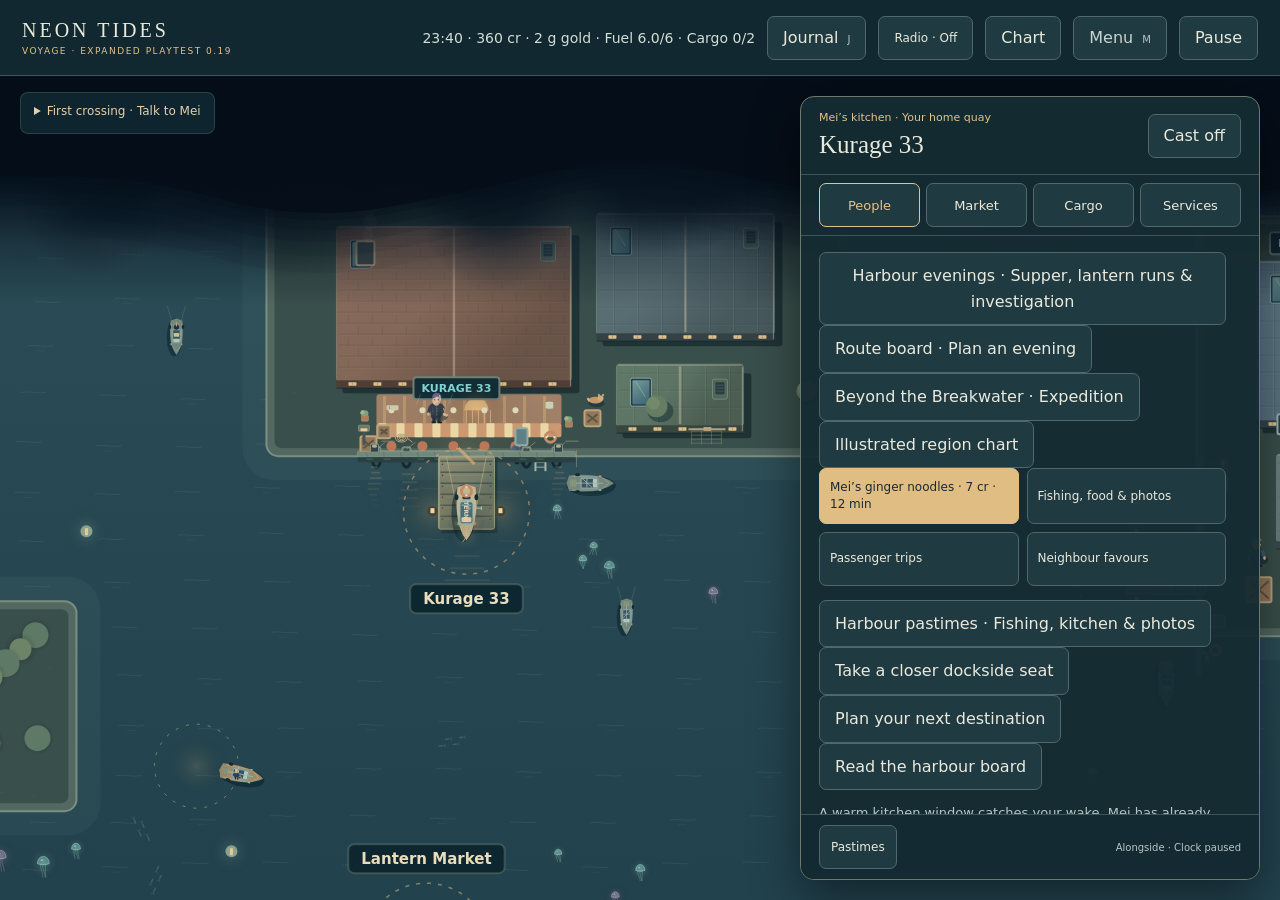
==== commit 01fcfb9e: "Voyage 0.19: playable harbour evenings, lantern runs and unified itineraries Add supper routes and h" ====
--- a/voyage/index.html
+++ b/voyage/index.html
@@ -1,5 +1,5 @@
-<!doctype html><html lang="en"><head><meta charset="utf-8"><meta name="viewport" content="width=device-width,initial-scale=1,viewport-fit=cover"><meta name="theme-color" content="#112b34"><title>Neon Tides · Voyage</title><link rel="icon" href="../assets/favicon.svg"><link rel="stylesheet" href="voyage.css?v=0.18"></head><body>
-<header class="topbar"><a href="../index.html" class="brand">NEON TIDES <small>VOYAGE · EXPANDED PLAYTEST 0.18</small></a><div id="resources" aria-live="off"></div><button id="journal-button" type="button">Journal <kbd>J</kbd></button><button id="radio-button" type="button">Radio · Off</button><button id="chart-button" type="button">Chart</button><button id="tools-button" type="button">Menu <kbd>M</kbd></button><button id="pause-button" type="button">Pause <kbd>P</kbd></button></header>
+<!doctype html><html lang="en"><head><meta charset="utf-8"><meta name="viewport" content="width=device-width,initial-scale=1,viewport-fit=cover"><meta name="theme-color" content="#112b34"><title>Neon Tides · Voyage</title><link rel="icon" href="../assets/favicon.svg"><link rel="stylesheet" href="voyage.css?v=0.19"></head><body>
+<header class="topbar"><a href="../index.html" class="brand">NEON TIDES <small>VOYAGE · EXPANDED PLAYTEST 0.19</small></a><div id="resources" aria-live="off"></div><button id="journal-button" type="button">Journal <kbd>J</kbd></button><button id="radio-button" type="button">Radio · Off</button><button id="chart-button" type="button">Chart</button><button id="tools-button" type="button">Menu <kbd>M</kbd></button><button id="pause-button" type="button">Pause <kbd>P</kbd></button></header>
 <main><canvas id="sea" tabindex="0" role="img" aria-label="Top-down harbour. Steer with WASD or arrow keys. E docks near a quay. Use Set course for assisted sailing."></canvas>
 <div id="sailing-top" class="sailing-top"><details class="objective-details"><summary id="objective-title">Current story</summary><p id="objective"></p></details><div class="courses" aria-label="Assisted sailing"><label for="course-select">Set course</label><select id="course-select"><option value="">Choose a quay…</option><option value="bar">Kurage 33</option><option value="landing">Landing 3</option><option value="market">Night Market</option><option value="metro">Metro Quay</option><option value="yard">Starling Yard</option><option value="pier">Frostline Pier 9</option><option value="canal">Kisaragi</option><option value="island">Hoshimi Island</option><option value="observatory">Tsukimi Observatory</option><option value="tea-island" disabled>Aonami Tea Island</option><option value="coast-station" disabled>Shiosai Coastal Station</option></select><button id="zoom-button" type="button" aria-pressed="false">View · Close</button></div><aside id="journey-strip" class="journey-strip" aria-label="Your sailing plan"></aside><aside id="dock-guide" class="dock-guide" aria-label="Docking practice" hidden></aside><p id="route-status" aria-live="off"></p></div>
 <div id="sailing-bottom" class="sailing-bottom"><p id="navigation-hint">WASD / arrows steer · Click water for assisted sailing · E to dock</p><div><button id="moment-button" hidden><img id="passenger-portrait" src="../assets/portraits/nao-manga.webp" alt="Nao aboard" hidden><span>Crossing moment</span></button><button id="stop-button">Stop</button><button id="dock-button">Dock <kbd>E</kbd></button><button id="meeting-button" hidden>Meet on the water</button><button id="explore-button" hidden>Explore nearby</button><button id="photo-button" hidden>Frame a photo</button><button id="coast-fish-button" hidden>Coastal fishing</button><button id="find-button" hidden>Investigate lantern</button><button id="tow-button" hidden>Call harbour tug</button></div></div>
@@ -7,4 +7,4 @@
 <section id="port" class="port-panel" aria-labelledby="port-title" hidden><header><p id="port-subtitle"></p><h1 id="port-title"></h1><button id="depart-button">Cast off</button></header><nav aria-label="At this port"><button data-tab="people">People</button><button data-tab="market">Market</button><button data-tab="cargo">Cargo</button><button data-tab="services">Services</button></nav><aside id="arrival-card" class="arrival-card" aria-labelledby="arrival-title" hidden><p id="arrival-label"></p><strong id="arrival-title" role="status"></strong><p id="arrival-text"></p><footer><span id="arrival-countdown" aria-live="off"></span><button id="arrival-dismiss" type="button" aria-label="Dismiss arrival message">Dismiss</button></footer></aside><div id="port-content"></div><footer class="port-footer"><button id="port-back" type="button" hidden>Back to people</button><button id="port-pastimes" type="button">Pastimes</button><span>Alongside · Clock paused</span></footer></section>
 </main><div id="toast" role="status"></div>
 <dialog id="panel"><div id="panel-content"></div><footer class="panel-controls"><button id="panel-back" type="button" hidden>Back</button><button id="panel-close">Close</button></footer></dialog>
-<script src="../trade.js"></script><script src="../market.js"></script><script src="world-map.js"></script><script src="regions.js?v=0.18"></script><script src="navigation.js?v=0.18"></script><script src="ports.js?v=0.18"></script><script src="model.js?v=0.18"></script><script src="leisure.js?v=0.18"></script><script src="neighbours.js?v=0.18"></script><script src="conversations.js?v=0.18"></script><script src="breakwater.js?v=0.18"></script><script src="travel-plan.js?v=0.18"></script><script src="profile.js"></script><script src="leisure-profile.js?v=0.18"></script><script src="neighbours-profile.js?v=0.18"></script><script src="breakwater-profile.js?v=0.18"></script><script src="leisure-ui.js?v=0.18"></script><script src="neighbours-ui.js?v=0.18"></script><script src="breakwater-ui.js?v=0.18"></script><script src="../halloween-radio.js"></script><script src="sound.js"></script><script src="camera.js"></script><script src="sea-boundary.js?v=0.18"></script><script src="harbour-art.js?v=0.18"></script><script src="coast-art.js?v=0.18"></script><script src="voyage.js?v=0.18"></script></body></html>
+<script src="../trade.js"></script><script src="../market.js"></script><script src="world-map.js"></script><script src="regions.js?v=0.19"></script><script src="navigation.js?v=0.19"></script><script src="ports.js?v=0.19"></script><script src="model.js?v=0.19"></script><script src="leisure.js?v=0.19"></script><script src="neighbours.js?v=0.19"></script><script src="conversations.js?v=0.19"></script><script src="breakwater.js?v=0.19"></script><script src="supper-routes.js?v=0.19"></script><script src="sailing-challenges.js?v=0.19"></script><script src="harbour-mystery.js?v=0.19"></script><script src="travel-plan.js?v=0.19"></script><script src="route-board.js?v=0.19"></script><script src="profile.js"></script><script src="leisure-profile.js?v=0.19"></script><script src="neighbours-profile.js?v=0.19"></script><script src="breakwater-profile.js?v=0.19"></script><script src="evenings-profile.js?v=0.19"></script><script src="leisure-ui.js?v=0.19"></script><script src="neighbours-ui.js?v=0.19"></script><script src="breakwater-ui.js?v=0.19"></script><script src="evenings-ui.js?v=0.19"></script><script src="route-board-ui.js?v=0.19"></script><script src="../halloween-radio.js"></script><script src="sound.js"></script><script src="camera.js"></script><script src="sea-boundary.js?v=0.19"></script><script src="harbour-art.js?v=0.19"></script><script src="coast-art.js?v=0.19"></script><script src="shoreline-art.js?v=0.19"></script><script src="voyage.js?v=0.19"></script></body></html>
--- a/voyage/voyage.css
+++ b/voyage/voyage.css
@@ -162,3 +162,13 @@
 @media(max-width:750px) and (max-height:550px){.topbar{grid-template-columns:minmax(0,1fr) repeat(5,auto)}#chart-button{grid-column:5;grid-row:1}#radio-button{grid-column:6;grid-row:1}}
 
 .chart-scroll{overflow:auto;max-height:55dvh;overscroll-behavior:contain;border-radius:9px}.region-chart.chart-detail{width:1020px;max-width:none}.chart-scroll .region-chart{margin:0}
+
+/* Evening controls stay inside the scroll region and retain fixed panel navigation. */
+.evening-summary,.route-budget{padding:14px 16px;border:1px solid #a68f66;border-radius:9px;background:#263d3c;color:#ead7b0}
+.route-budget strong{font:20px Georgia,serif}.route-budget p{margin:9px 0}.served-receipt{padding:9px 12px;border-left:3px solid #8da999;background:#203c3d;font-size:13px}
+.itinerary-stop{padding:14px;border:1px solid #647e78;border-radius:9px;margin:12px 0;background:#20373e}.itinerary-stop h3{font:19px Georgia,serif;margin:0 0 8px}.itinerary-stop p{margin:7px 0}
+.itinerary-controls{display:flex;flex-wrap:wrap;gap:7px}.itinerary-controls button{min-height:44px;font-size:12px;flex:1;min-width:90px}
+.route-add{display:grid;grid-template-columns:minmax(0,1fr) minmax(100px,.6fr);gap:8px}.route-add button{grid-column:1/-1}.route-add select,#panel-content>label select{font:inherit;color:var(--ink);background:#203b45;border:1px solid #6b807a;border-radius:7px;padding:10px;min-height:44px;width:100%;max-width:100%}
+#panel-content>label{display:block;margin:12px 0}.route-add select:focus-visible,#panel-content>label select:focus-visible{outline:3px solid var(--amber);outline-offset:3px}.pump-stop{padding:7px 9px;background:#22383d;border-left:3px solid #cbb989}
+.recipe-options>button[aria-pressed=true]{border-color:#efcf91;background:#38524a;color:#fff0cf}
+@media(max-width:420px){.route-add{grid-template-columns:1fr}.route-add button{grid-column:1}.itinerary-controls button{font-size:11px;min-width:70px}.itinerary-stop,.route-budget{padding:12px}.recipe-options>button{width:100%}}
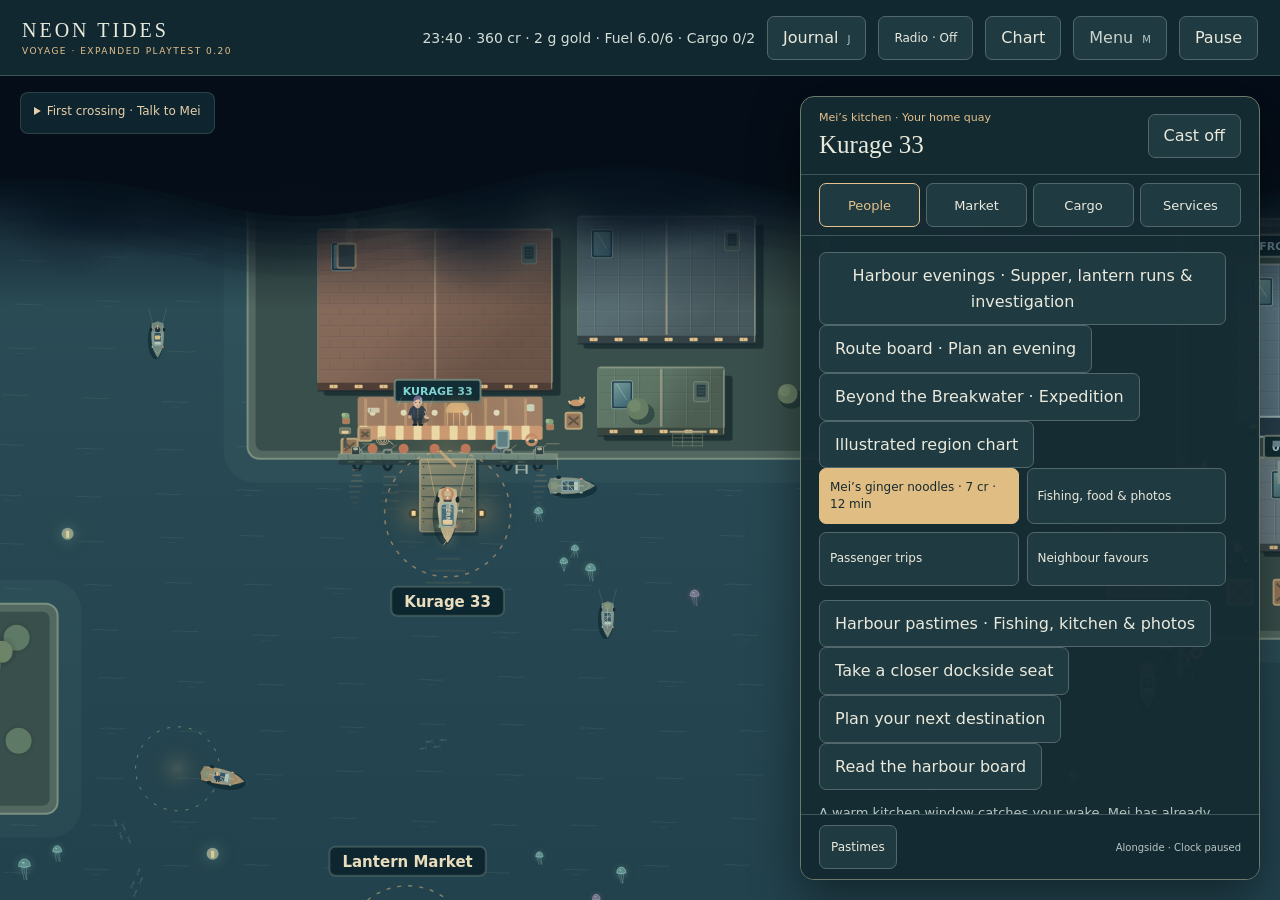
==== commit 0299c4f5: "Voyage 0.20: patient angling and illustrated fish field guide" ====
--- a/voyage/index.html
+++ b/voyage/index.html
@@ -1,5 +1,5 @@
-<!doctype html><html lang="en"><head><meta charset="utf-8"><meta name="viewport" content="width=device-width,initial-scale=1,viewport-fit=cover"><meta name="theme-color" content="#112b34"><title>Neon Tides · Voyage</title><link rel="icon" href="../assets/favicon.svg"><link rel="stylesheet" href="voyage.css?v=0.19"></head><body>
-<header class="topbar"><a href="../index.html" class="brand">NEON TIDES <small>VOYAGE · EXPANDED PLAYTEST 0.19</small></a><div id="resources" aria-live="off"></div><button id="journal-button" type="button">Journal <kbd>J</kbd></button><button id="radio-button" type="button">Radio · Off</button><button id="chart-button" type="button">Chart</button><button id="tools-button" type="button">Menu <kbd>M</kbd></button><button id="pause-button" type="button">Pause <kbd>P</kbd></button></header>
+<!doctype html><html lang="en"><head><meta charset="utf-8"><meta name="viewport" content="width=device-width,initial-scale=1,viewport-fit=cover"><meta name="theme-color" content="#112b34"><title>Neon Tides · Voyage</title><link rel="icon" href="../assets/favicon.svg"><link rel="stylesheet" href="voyage.css?v=0.20"></head><body>
+<header class="topbar"><a href="../index.html" class="brand">NEON TIDES <small>VOYAGE · EXPANDED PLAYTEST 0.20</small></a><div id="resources" aria-live="off"></div><button id="journal-button" type="button">Journal <kbd>J</kbd></button><button id="radio-button" type="button">Radio · Off</button><button id="chart-button" type="button">Chart</button><button id="tools-button" type="button">Menu <kbd>M</kbd></button><button id="pause-button" type="button">Pause <kbd>P</kbd></button></header>
 <main><canvas id="sea" tabindex="0" role="img" aria-label="Top-down harbour. Steer with WASD or arrow keys. E docks near a quay. Use Set course for assisted sailing."></canvas>
 <div id="sailing-top" class="sailing-top"><details class="objective-details"><summary id="objective-title">Current story</summary><p id="objective"></p></details><div class="courses" aria-label="Assisted sailing"><label for="course-select">Set course</label><select id="course-select"><option value="">Choose a quay…</option><option value="bar">Kurage 33</option><option value="landing">Landing 3</option><option value="market">Night Market</option><option value="metro">Metro Quay</option><option value="yard">Starling Yard</option><option value="pier">Frostline Pier 9</option><option value="canal">Kisaragi</option><option value="island">Hoshimi Island</option><option value="observatory">Tsukimi Observatory</option><option value="tea-island" disabled>Aonami Tea Island</option><option value="coast-station" disabled>Shiosai Coastal Station</option></select><button id="zoom-button" type="button" aria-pressed="false">View · Close</button></div><aside id="journey-strip" class="journey-strip" aria-label="Your sailing plan"></aside><aside id="dock-guide" class="dock-guide" aria-label="Docking practice" hidden></aside><p id="route-status" aria-live="off"></p></div>
 <div id="sailing-bottom" class="sailing-bottom"><p id="navigation-hint">WASD / arrows steer · Click water for assisted sailing · E to dock</p><div><button id="moment-button" hidden><img id="passenger-portrait" src="../assets/portraits/nao-manga.webp" alt="Nao aboard" hidden><span>Crossing moment</span></button><button id="stop-button">Stop</button><button id="dock-button">Dock <kbd>E</kbd></button><button id="meeting-button" hidden>Meet on the water</button><button id="explore-button" hidden>Explore nearby</button><button id="photo-button" hidden>Frame a photo</button><button id="coast-fish-button" hidden>Coastal fishing</button><button id="find-button" hidden>Investigate lantern</button><button id="tow-button" hidden>Call harbour tug</button></div></div>
@@ -7,4 +7,4 @@
 <section id="port" class="port-panel" aria-labelledby="port-title" hidden><header><p id="port-subtitle"></p><h1 id="port-title"></h1><button id="depart-button">Cast off</button></header><nav aria-label="At this port"><button data-tab="people">People</button><button data-tab="market">Market</button><button data-tab="cargo">Cargo</button><button data-tab="services">Services</button></nav><aside id="arrival-card" class="arrival-card" aria-labelledby="arrival-title" hidden><p id="arrival-label"></p><strong id="arrival-title" role="status"></strong><p id="arrival-text"></p><footer><span id="arrival-countdown" aria-live="off"></span><button id="arrival-dismiss" type="button" aria-label="Dismiss arrival message">Dismiss</button></footer></aside><div id="port-content"></div><footer class="port-footer"><button id="port-back" type="button" hidden>Back to people</button><button id="port-pastimes" type="button">Pastimes</button><span>Alongside · Clock paused</span></footer></section>
 </main><div id="toast" role="status"></div>
 <dialog id="panel"><div id="panel-content"></div><footer class="panel-controls"><button id="panel-back" type="button" hidden>Back</button><button id="panel-close">Close</button></footer></dialog>
-<script src="../trade.js"></script><script src="../market.js"></script><script src="world-map.js"></script><script src="regions.js?v=0.19"></script><script src="navigation.js?v=0.19"></script><script src="ports.js?v=0.19"></script><script src="model.js?v=0.19"></script><script src="leisure.js?v=0.19"></script><script src="neighbours.js?v=0.19"></script><script src="conversations.js?v=0.19"></script><script src="breakwater.js?v=0.19"></script><script src="supper-routes.js?v=0.19"></script><script src="sailing-challenges.js?v=0.19"></script><script src="harbour-mystery.js?v=0.19"></script><script src="travel-plan.js?v=0.19"></script><script src="route-board.js?v=0.19"></script><script src="profile.js"></script><script src="leisure-profile.js?v=0.19"></script><script src="neighbours-profile.js?v=0.19"></script><script src="breakwater-profile.js?v=0.19"></script><script src="evenings-profile.js?v=0.19"></script><script src="leisure-ui.js?v=0.19"></script><script src="neighbours-ui.js?v=0.19"></script><script src="breakwater-ui.js?v=0.19"></script><script src="evenings-ui.js?v=0.19"></script><script src="route-board-ui.js?v=0.19"></script><script src="../halloween-radio.js"></script><script src="sound.js"></script><script src="camera.js"></script><script src="sea-boundary.js?v=0.19"></script><script src="harbour-art.js?v=0.19"></script><script src="coast-art.js?v=0.19"></script><script src="shoreline-art.js?v=0.19"></script><script src="voyage.js?v=0.19"></script></body></html>
+<script src="../trade.js"></script><script src="../market.js"></script><script src="world-map.js"></script><script src="regions.js?v=0.20"></script><script src="navigation.js?v=0.20"></script><script src="ports.js?v=0.20"></script><script src="model.js?v=0.20"></script><script src="leisure.js?v=0.20"></script><script src="neighbours.js?v=0.20"></script><script src="conversations.js?v=0.20"></script><script src="breakwater.js?v=0.20"></script><script src="fishing.js?v=0.20"></script><script src="supper-routes.js?v=0.20"></script><script src="sailing-challenges.js?v=0.20"></script><script src="harbour-mystery.js?v=0.20"></script><script src="travel-plan.js?v=0.20"></script><script src="route-board.js?v=0.20"></script><script src="profile.js"></script><script src="leisure-profile.js?v=0.20"></script><script src="neighbours-profile.js?v=0.20"></script><script src="breakwater-profile.js?v=0.20"></script><script src="evenings-profile.js?v=0.20"></script><script src="fishing-profile.js?v=0.20"></script><script src="fishing-ui.js?v=0.20"></script><script src="leisure-ui.js?v=0.20"></script><script src="neighbours-ui.js?v=0.20"></script><script src="breakwater-ui.js?v=0.20"></script><script src="evenings-ui.js?v=0.20"></script><script src="route-board-ui.js?v=0.20"></script><script src="../halloween-radio.js"></script><script src="sound.js"></script><script src="camera.js"></script><script src="sea-boundary.js?v=0.20"></script><script src="harbour-art.js?v=0.20"></script><script src="coast-art.js?v=0.20"></script><script src="shoreline-art.js?v=0.20"></script><script src="voyage.js?v=0.20"></script></body></html>
--- a/voyage/voyage.css
+++ b/voyage/voyage.css
@@ -38,6 +38,10 @@
 .dish-art{display:block;width:min(100%,400px);height:auto;margin:12px auto;border-radius:14px}.recipe-options{display:flex;flex-wrap:wrap;gap:8px;margin:16px 0}.recipe-options h3{flex-basis:100%;margin:0 0 4px;font-size:14px;color:var(--amber)}.recipe-options button[aria-pressed=true]{background:#d2b787;color:#17313a;border-color:#e8ce9f}
 .activity-notice{padding:12px;border-left:3px solid #e9a15c;background:#403228;color:#ffe0ba}.fishing-water{position:relative;height:180px;overflow:hidden;border:1px solid #6e908d;border-radius:16px;background:radial-gradient(ellipse at 50% 95%,#be995f33,transparent 65%),repeating-linear-gradient(178deg,#24434d 0 12px,#284b55 13px 15px,#24434d 16px 27px)}
 .fishing-float{position:absolute;left:calc(50% - 12px);top:88px;font-size:24px;color:#f2b58d;text-shadow:0 12px 0 #d9b97633;animation:float-bob 2.6s ease-in-out infinite}.fishing-water.bite{border-color:#e8c18d}.fishing-water.bite .fishing-float{color:#fff0ba;animation:none}.fishing-message{min-height:3.2em}
+.fish-art{display:block;width:100%;height:auto;aspect-ratio:3/2;object-fit:contain;border-radius:12px;background:#173b43;margin:0 0 14px}.fish-art-large{max-width:760px;margin:0 auto 20px}.fish-kicker{font-size:12px;letter-spacing:.08em;color:var(--amber)}.fish-catch-stats{font-size:20px;font-variant-numeric:tabular-nums;color:#f3dfb7}.fish-best{padding:10px 12px;border:1px solid #91b5a3;border-radius:8px;background:#274842;color:#d1e6c6}.fish-notebook-grid{display:grid;grid-template-columns:repeat(2,minmax(0,1fr));gap:14px}.fish-notebook-card{margin:0;min-width:0}.fish-notebook-card h3{margin:12px 0 6px}.fish-notebook-card button{width:100%;margin:8px 0 0}.fish-catch-card .fish-art{max-width:480px;margin:0 auto 14px}.fishing-tackle button{min-height:48px;flex:1;min-width:120px}.fishing-water-label{position:absolute;left:14px;right:14px;top:14px;font-size:11px;letter-spacing:.06em;color:#d5dacc}.angling-water{background:radial-gradient(ellipse at 50% 88%,#9cd0c21c,transparent 56%),radial-gradient(ellipse at 20% 10%,#cdac6f30,transparent 65%),repeating-linear-gradient(176deg,#183d47 0 15px,#28535d 16px 18px,#183d47 19px 34px)}.fishing-tell{padding:12px 14px;border-left:3px solid #e7a35e;background:#49382b;color:#ffddbb;min-height:3em}.fishing-meter-wrap p{margin:12px 0 6px;font-variant-numeric:tabular-nums}.fishing-meter{height:18px;overflow:hidden;border-radius:12px;background:#132c33;border:1px solid #648783;position:relative}.fishing-meter-fill{display:block;height:100%;background:linear-gradient(90deg,#81b4a8,#c6deba)}.fishing-tension{background:linear-gradient(90deg,#b68b5333 0 20%,#5f947b55 20% 80%,#c8785533 80%)}.fishing-tension .fishing-meter-fill{background:#ddbd82}.fishing-actions{display:flex;gap:10px;flex-wrap:wrap;margin:12px 0}.fishing-actions button{flex:1;min-width:130px;min-height:54px;margin:0!important}.fishing-actions button:focus-visible,.fishing-tackle button:focus-visible,.fish-notebook-card button:focus-visible{outline:3px solid #f3d99b;outline-offset:3px}
+.angling-water::before{content:"";position:absolute;left:50%;top:-30px;height:120px;border-left:1px solid #ead8ae77;transform:rotate(-13deg);transform-origin:bottom}.fishing-shadow{position:absolute;left:18%;bottom:26px;width:68px;height:23px;border-radius:55% 65% 65% 55%;background:#071d2a99;box-shadow:0 2px 12px #82b6bb11;transition:left .35s ease,transform .35s ease}.fishing-shadow::after{content:"";position:absolute;right:-13px;top:-3px;border-right:15px solid #071d2a99;border-top:14px solid transparent;border-bottom:14px solid transparent}.fishing-shadow[hidden]{display:none}
+@media(prefers-reduced-motion:reduce){.fishing-shadow{transition:none}}
+@media(max-width:550px){.fish-notebook-grid{grid-template-columns:1fr}.fish-catch-stats{font-size:18px}.fishing-actions{gap:8px}.fishing-actions button{min-width:100%;min-height:50px}.fishing-tackle button{min-width:100px}.fishing-tell{font-size:14px}.fish-art-large{margin-bottom:14px}}
 .postcard{background:#e4d7b7;color:#28393c;padding:12px;border-radius:8px;margin:18px 0}.postcard h3{font:21px Georgia,serif;margin-bottom:5px}.postcard p{font-size:12px;margin-bottom:4px}.postcard-image{display:block;width:100%;height:auto;aspect-ratio:3/2;object-fit:cover;border-radius:7px;background:#25424d}
 .dockside-scene{position:relative;overflow:hidden;border-radius:12px;border:1px solid #927e61}.dockside-art{display:block;width:100%;height:auto;aspect-ratio:3/2;object-fit:cover}.dockside-steam{position:absolute;left:48%;top:62%;width:7%;height:12%;border-radius:50%;background:linear-gradient(0deg,transparent,#f3e4c822,transparent);filter:blur(5px);animation:kettle-steam 5s ease-in-out infinite;pointer-events:none}
 @keyframes float-bob{0%,100%{transform:translateY(0)}50%{transform:translateY(4px)}}@keyframes kettle-steam{0%,100%{opacity:.3;transform:translateY(4px)}50%{opacity:.8;transform:translateY(-7px)}}
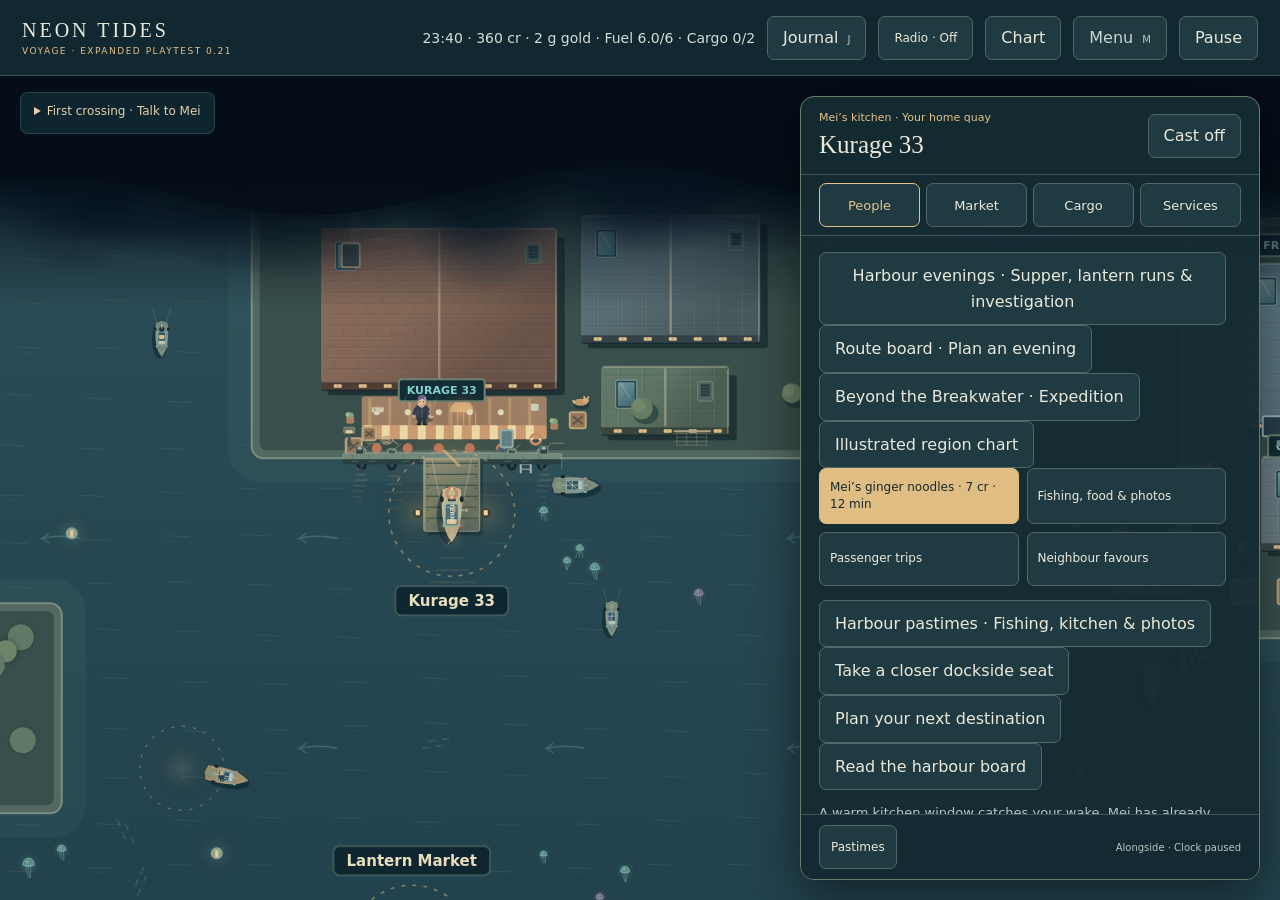
==== commit 6fbfe52d: "Voyage 0.21: Jun’s tea table and harbour craft" ====
--- a/voyage/index.html
+++ b/voyage/index.html
@@ -1,10 +1,10 @@
-<!doctype html><html lang="en"><head><meta charset="utf-8"><meta name="viewport" content="width=device-width,initial-scale=1,viewport-fit=cover"><meta name="theme-color" content="#112b34"><title>Neon Tides · Voyage</title><link rel="icon" href="../assets/favicon.svg"><link rel="stylesheet" href="voyage.css?v=0.20"></head><body>
-<header class="topbar"><a href="../index.html" class="brand">NEON TIDES <small>VOYAGE · EXPANDED PLAYTEST 0.20</small></a><div id="resources" aria-live="off"></div><button id="journal-button" type="button">Journal <kbd>J</kbd></button><button id="radio-button" type="button">Radio · Off</button><button id="chart-button" type="button">Chart</button><button id="tools-button" type="button">Menu <kbd>M</kbd></button><button id="pause-button" type="button">Pause <kbd>P</kbd></button></header>
+<!doctype html><html lang="en"><head><meta charset="utf-8"><meta name="viewport" content="width=device-width,initial-scale=1,viewport-fit=cover"><meta name="theme-color" content="#112b34"><title>Neon Tides · Voyage</title><link rel="icon" href="../assets/favicon.svg"><link rel="stylesheet" href="voyage.css?v=0.21"></head><body>
+<header class="topbar"><a href="../index.html" class="brand">NEON TIDES <small>VOYAGE · EXPANDED PLAYTEST 0.21</small></a><div id="resources" aria-live="off"></div><button id="journal-button" type="button">Journal <kbd>J</kbd></button><button id="radio-button" type="button">Radio · Off</button><button id="chart-button" type="button">Chart</button><button id="tools-button" type="button">Menu <kbd>M</kbd></button><button id="pause-button" type="button">Pause <kbd>P</kbd></button></header>
 <main><canvas id="sea" tabindex="0" role="img" aria-label="Top-down harbour. Steer with WASD or arrow keys. E docks near a quay. Use Set course for assisted sailing."></canvas>
-<div id="sailing-top" class="sailing-top"><details class="objective-details"><summary id="objective-title">Current story</summary><p id="objective"></p></details><div class="courses" aria-label="Assisted sailing"><label for="course-select">Set course</label><select id="course-select"><option value="">Choose a quay…</option><option value="bar">Kurage 33</option><option value="landing">Landing 3</option><option value="market">Night Market</option><option value="metro">Metro Quay</option><option value="yard">Starling Yard</option><option value="pier">Frostline Pier 9</option><option value="canal">Kisaragi</option><option value="island">Hoshimi Island</option><option value="observatory">Tsukimi Observatory</option><option value="tea-island" disabled>Aonami Tea Island</option><option value="coast-station" disabled>Shiosai Coastal Station</option></select><button id="zoom-button" type="button" aria-pressed="false">View · Close</button></div><aside id="journey-strip" class="journey-strip" aria-label="Your sailing plan"></aside><aside id="dock-guide" class="dock-guide" aria-label="Docking practice" hidden></aside><p id="route-status" aria-live="off"></p></div>
-<div id="sailing-bottom" class="sailing-bottom"><p id="navigation-hint">WASD / arrows steer · Click water for assisted sailing · E to dock</p><div><button id="moment-button" hidden><img id="passenger-portrait" src="../assets/portraits/nao-manga.webp" alt="Nao aboard" hidden><span>Crossing moment</span></button><button id="stop-button">Stop</button><button id="dock-button">Dock <kbd>E</kbd></button><button id="meeting-button" hidden>Meet on the water</button><button id="explore-button" hidden>Explore nearby</button><button id="photo-button" hidden>Frame a photo</button><button id="coast-fish-button" hidden>Coastal fishing</button><button id="find-button" hidden>Investigate lantern</button><button id="tow-button" hidden>Call harbour tug</button></div></div>
+<div id="sailing-top" class="sailing-top"><details class="objective-details"><summary id="objective-title">Current story</summary><p id="objective"></p></details><div class="courses" aria-label="Assisted sailing"><label for="course-select">Set course</label><select id="course-select"><option value="">Choose a quay…</option><option value="bar">Kurage 33</option><option value="landing">Landing 3</option><option value="market">Night Market</option><option value="metro">Metro Quay</option><option value="yard">Starling Yard</option><option value="pier">Frostline Pier 9</option><option value="canal">Kisaragi</option><option value="island">Hoshimi Island</option><option value="observatory">Tsukimi Observatory</option><option value="tea-island" disabled>Aonami Tea Island</option><option value="coast-station" disabled>Shiosai Coastal Station</option></select><button id="zoom-button" type="button" aria-pressed="false">View · Close</button></div><aside id="journey-strip" class="journey-strip" aria-label="Your sailing plan"></aside><aside id="dock-guide" class="dock-guide" aria-label="Docking practice" hidden></aside><button id="tide-button" type="button" class="tide-chip">Read the current</button><p id="route-status" aria-live="off"></p></div>
+<div id="sailing-bottom" class="sailing-bottom"><p id="navigation-hint">WASD / arrows steer · Click water for assisted sailing · E to dock</p><div><button id="moment-button" hidden><img id="passenger-portrait" src="../assets/portraits/nao-manga.webp" alt="Nao aboard" hidden><span>Crossing moment</span></button><button id="recover-button" hidden>Recover nearby object</button><button id="helm-button" type="button" aria-pressed="false">Helm · Normal</button><button id="stop-button">Stop</button><button id="dock-button">Dock <kbd>E</kbd></button><button id="meeting-button" hidden>Meet on the water</button><button id="explore-button" hidden>Explore nearby</button><button id="photo-button" hidden>Frame a photo</button><button id="coast-fish-button" hidden>Coastal fishing</button><button id="find-button" hidden>Investigate lantern</button><button id="tow-button" hidden>Call harbour tug</button></div></div>
 <div id="touch-pad" aria-label="Touch steering"><button data-steer="up" aria-label="Sail north">▲</button><button data-steer="left" aria-label="Sail west">◀</button><button data-steer="down" aria-label="Sail south">▼</button><button data-steer="right" aria-label="Sail east">▶</button></div>
 <section id="port" class="port-panel" aria-labelledby="port-title" hidden><header><p id="port-subtitle"></p><h1 id="port-title"></h1><button id="depart-button">Cast off</button></header><nav aria-label="At this port"><button data-tab="people">People</button><button data-tab="market">Market</button><button data-tab="cargo">Cargo</button><button data-tab="services">Services</button></nav><aside id="arrival-card" class="arrival-card" aria-labelledby="arrival-title" hidden><p id="arrival-label"></p><strong id="arrival-title" role="status"></strong><p id="arrival-text"></p><footer><span id="arrival-countdown" aria-live="off"></span><button id="arrival-dismiss" type="button" aria-label="Dismiss arrival message">Dismiss</button></footer></aside><div id="port-content"></div><footer class="port-footer"><button id="port-back" type="button" hidden>Back to people</button><button id="port-pastimes" type="button">Pastimes</button><span>Alongside · Clock paused</span></footer></section>
 </main><div id="toast" role="status"></div>
 <dialog id="panel"><div id="panel-content"></div><footer class="panel-controls"><button id="panel-back" type="button" hidden>Back</button><button id="panel-close">Close</button></footer></dialog>
-<script src="../trade.js"></script><script src="../market.js"></script><script src="world-map.js"></script><script src="regions.js?v=0.20"></script><script src="navigation.js?v=0.20"></script><script src="ports.js?v=0.20"></script><script src="model.js?v=0.20"></script><script src="leisure.js?v=0.20"></script><script src="neighbours.js?v=0.20"></script><script src="conversations.js?v=0.20"></script><script src="breakwater.js?v=0.20"></script><script src="fishing.js?v=0.20"></script><script src="supper-routes.js?v=0.20"></script><script src="sailing-challenges.js?v=0.20"></script><script src="harbour-mystery.js?v=0.20"></script><script src="travel-plan.js?v=0.20"></script><script src="route-board.js?v=0.20"></script><script src="profile.js"></script><script src="leisure-profile.js?v=0.20"></script><script src="neighbours-profile.js?v=0.20"></script><script src="breakwater-profile.js?v=0.20"></script><script src="evenings-profile.js?v=0.20"></script><script src="fishing-profile.js?v=0.20"></script><script src="fishing-ui.js?v=0.20"></script><script src="leisure-ui.js?v=0.20"></script><script src="neighbours-ui.js?v=0.20"></script><script src="breakwater-ui.js?v=0.20"></script><script src="evenings-ui.js?v=0.20"></script><script src="route-board-ui.js?v=0.20"></script><script src="../halloween-radio.js"></script><script src="sound.js"></script><script src="camera.js"></script><script src="sea-boundary.js?v=0.20"></script><script src="harbour-art.js?v=0.20"></script><script src="coast-art.js?v=0.20"></script><script src="shoreline-art.js?v=0.20"></script><script src="voyage.js?v=0.20"></script></body></html>
+<script src="../trade.js"></script><script src="../market.js"></script><script src="world-map.js"></script><script src="regions.js?v=0.21"></script><script src="navigation.js?v=0.21"></script><script src="ports.js?v=0.21"></script><script src="model.js?v=0.21"></script><script src="leisure.js?v=0.21"></script><script src="neighbours.js?v=0.21"></script><script src="conversations.js?v=0.21"></script><script src="breakwater.js?v=0.21"></script><script src="fishing.js?v=0.21"></script><script src="tea-brewing.js?v=0.21"></script><script src="salvage-adventures.js?v=0.21"></script><script src="harbour-requests.js?v=0.21"></script><script src="tides.js?v=0.21"></script><script src="supper-routes.js?v=0.21"></script><script src="sailing-challenges.js?v=0.21"></script><script src="harbour-mystery.js?v=0.21"></script><script src="travel-plan.js?v=0.21"></script><script src="route-board.js?v=0.21"></script><script src="profile.js"></script><script src="leisure-profile.js?v=0.21"></script><script src="neighbours-profile.js?v=0.21"></script><script src="breakwater-profile.js?v=0.21"></script><script src="evenings-profile.js?v=0.21"></script><script src="fishing-profile.js?v=0.21"></script><script src="craft-profile.js?v=0.21"></script><script src="fishing-ui.js?v=0.21"></script><script src="leisure-ui.js?v=0.21"></script><script src="neighbours-ui.js?v=0.21"></script><script src="breakwater-ui.js?v=0.21"></script><script src="evenings-ui.js?v=0.21"></script><script src="route-board-ui.js?v=0.21"></script><script src="harbour-craft-ui.js?v=0.21"></script><script src="../halloween-radio.js"></script><script src="sound.js"></script><script src="camera.js"></script><script src="sea-boundary.js?v=0.21"></script><script src="harbour-art.js?v=0.21"></script><script src="coast-art.js?v=0.21"></script><script src="shoreline-art.js?v=0.21"></script><script src="voyage.js?v=0.21"></script></body></html>
--- a/voyage/voyage.css
+++ b/voyage/voyage.css
@@ -176,3 +176,15 @@
 #panel-content>label{display:block;margin:12px 0}.route-add select:focus-visible,#panel-content>label select:focus-visible{outline:3px solid var(--amber);outline-offset:3px}.pump-stop{padding:7px 9px;background:#22383d;border-left:3px solid #cbb989}
 .recipe-options>button[aria-pressed=true]{border-color:#efcf91;background:#38524a;color:#fff0cf}
 @media(max-width:420px){.route-add{grid-template-columns:1fr}.route-add button{grid-column:1}.itinerary-controls button{font-size:11px;min-width:70px}.itinerary-stop,.route-budget{padding:12px}.recipe-options>button{width:100%}}
+.craft-art{display:block;width:100%;max-height:320px;object-fit:contain;border-radius:20px;margin:16px 0;background:#203d46}
+.craft-intro{color:#d0daca;line-height:1.6}.craft-recipe{border:1px solid #9caf9755;border-radius:16px;padding:18px;margin:14px 0;background:linear-gradient(135deg,#294647,#1a333c)}
+.craft-recipe h3{color:#f2d5a1;margin-top:0}.craft-controls{display:flex;flex-wrap:wrap;gap:10px;margin:18px 0}.craft-controls button,.craft-recipe button{min-height:48px;white-space:normal}
+.craft-steps{display:grid;grid-template-columns:repeat(4,1fr);gap:8px;list-style:none;padding:0;counter-reset:brew}.craft-steps li{counter-increment:brew;font-size:.85rem;color:#aec3be;padding:10px 8px;border-bottom:3px solid #506a69}.craft-steps li:before{content:counter(brew) '. ';color:#d6ba85}.craft-steps [aria-current]{color:#ffe7b7;border-color:#e2b877;background:#af824526;border-radius:8px 8px 0 0}
+.craft-feedback{padding:16px;border-left:4px solid #d5af77;background:#be8e4520;border-radius:4px 12px 12px 4px;line-height:1.6}.craft-score{font-size:1.25rem;color:#f3dba4;padding:12px 0}
+.craft-gauge{margin:14px 0}.craft-gauge strong{display:block;font-size:.9rem;margin-bottom:8px}.craft-track{height:18px;background:#0c2730;border-radius:8px;position:relative;overflow:hidden;border:1px solid #8ca79b66}.craft-fill{height:100%;background:linear-gradient(90deg,#6eaaa0,#d2b77e);transition:width .25s}.craft-target{position:absolute;height:100%;z-index:1;background:#f6e1ad30;border-left:2px solid #fff0c8;border-right:2px solid #fff0c8;box-sizing:border-box}
+.recovery-water{display:grid;grid-template-columns:repeat(7,1fr);gap:3px;background:linear-gradient(#244c59,#102733);padding:16px 8px;border-radius:16px;margin:16px 0}.recovery-lane{min-width:0;display:flex;flex-direction:column;align-items:center;gap:12px;color:#b6c7bf}.recovery-lane strong{font-size:2rem;height:58px;line-height:58px;color:#f6d78e}.recovery-lane span:last-child{font-size:.6rem;letter-spacing:.04em;background:#57635d;padding:8px 2px;width:100%;text-align:center}.recovery-gap span:last-child{background:#bfa064;color:#142e37}.recovery-gap{background:#d7bb6a10;border-radius:12px}
+.tide-chip{align-self:flex-start;width:fit-content;font-size:.8rem;min-height:36px;color:#c1e3cc;border:1px solid #92c0a866;background:#16333bd9;border-radius:18px;padding:6px 12px;pointer-events:auto}
+#helm-button[aria-pressed=true]{border-color:#e0c08b;background:#4a5247}#recover-button{border-color:#d5ac71;color:#f0d19e}#touch-pad button{min-width:48px;min-height:48px;touch-action:none}#sailing-bottom button{touch-action:manipulation}
+@media(max-width:750px){#touch-pad{grid-template-columns:repeat(3,48px);grid-template-rows:48px 48px}}
+@media(max-width:550px){.craft-steps{grid-template-columns:repeat(2,1fr)}.craft-controls{display:grid;grid-template-columns:repeat(2,minmax(0,1fr))}.craft-controls button{font-size:.9rem;padding:12px 8px}.craft-art{margin:12px 0}.craft-recipe{padding:14px}.tide-chip{font-size:.72rem;min-height:32px}.recovery-lane span:last-child{font-size:.52rem}}
+@media(prefers-reduced-motion:reduce){.craft-fill{transition:none}}
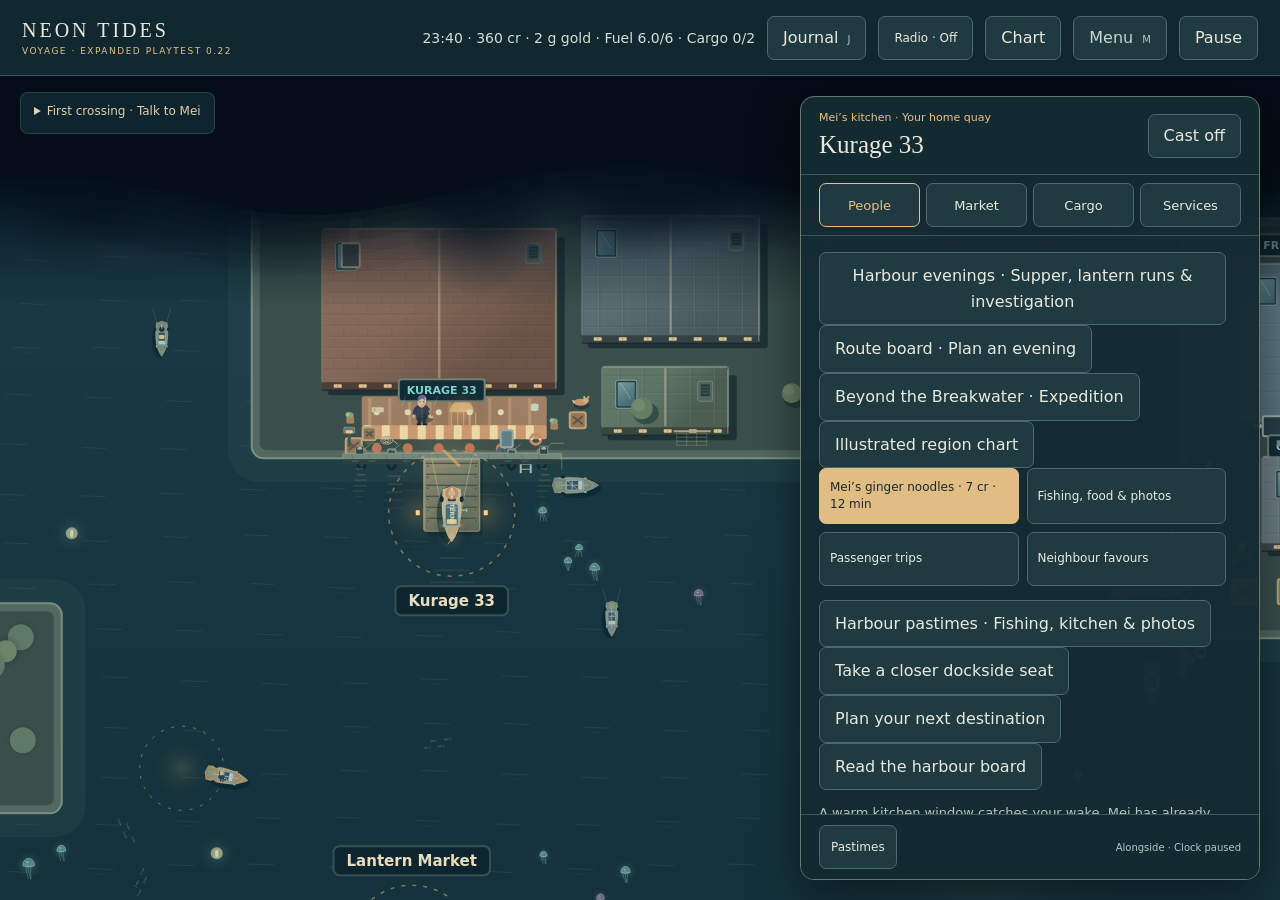
==== commit 50c35606: "Voyage 0.22: optional Halloween harbour theme" ====
--- a/voyage/index.html
+++ b/voyage/index.html
@@ -1,5 +1,5 @@
-<!doctype html><html lang="en"><head><meta charset="utf-8"><meta name="viewport" content="width=device-width,initial-scale=1,viewport-fit=cover"><meta name="theme-color" content="#112b34"><title>Neon Tides · Voyage</title><link rel="icon" href="../assets/favicon.svg"><link rel="stylesheet" href="voyage.css?v=0.21"></head><body>
-<header class="topbar"><a href="../index.html" class="brand">NEON TIDES <small>VOYAGE · EXPANDED PLAYTEST 0.21</small></a><div id="resources" aria-live="off"></div><button id="journal-button" type="button">Journal <kbd>J</kbd></button><button id="radio-button" type="button">Radio · Off</button><button id="chart-button" type="button">Chart</button><button id="tools-button" type="button">Menu <kbd>M</kbd></button><button id="pause-button" type="button">Pause <kbd>P</kbd></button></header>
+<!doctype html><html lang="en"><head><meta charset="utf-8"><meta name="viewport" content="width=device-width,initial-scale=1,viewport-fit=cover"><meta name="theme-color" content="#112b34"><title>Neon Tides · Voyage</title><link rel="icon" href="../assets/favicon.svg"><link rel="stylesheet" href="voyage.css?v=0.22"></head><body>
+<header class="topbar"><a href="../index.html" class="brand">NEON TIDES <small>VOYAGE · EXPANDED PLAYTEST 0.22</small></a><div id="resources" aria-live="off"></div><button id="journal-button" type="button">Journal <kbd>J</kbd></button><button id="radio-button" type="button">Radio · Off</button><button id="chart-button" type="button">Chart</button><button id="tools-button" type="button">Menu <kbd>M</kbd></button><button id="pause-button" type="button">Pause <kbd>P</kbd></button></header>
 <main><canvas id="sea" tabindex="0" role="img" aria-label="Top-down harbour. Steer with WASD or arrow keys. E docks near a quay. Use Set course for assisted sailing."></canvas>
 <div id="sailing-top" class="sailing-top"><details class="objective-details"><summary id="objective-title">Current story</summary><p id="objective"></p></details><div class="courses" aria-label="Assisted sailing"><label for="course-select">Set course</label><select id="course-select"><option value="">Choose a quay…</option><option value="bar">Kurage 33</option><option value="landing">Landing 3</option><option value="market">Night Market</option><option value="metro">Metro Quay</option><option value="yard">Starling Yard</option><option value="pier">Frostline Pier 9</option><option value="canal">Kisaragi</option><option value="island">Hoshimi Island</option><option value="observatory">Tsukimi Observatory</option><option value="tea-island" disabled>Aonami Tea Island</option><option value="coast-station" disabled>Shiosai Coastal Station</option></select><button id="zoom-button" type="button" aria-pressed="false">View · Close</button></div><aside id="journey-strip" class="journey-strip" aria-label="Your sailing plan"></aside><aside id="dock-guide" class="dock-guide" aria-label="Docking practice" hidden></aside><button id="tide-button" type="button" class="tide-chip">Read the current</button><p id="route-status" aria-live="off"></p></div>
 <div id="sailing-bottom" class="sailing-bottom"><p id="navigation-hint">WASD / arrows steer · Click water for assisted sailing · E to dock</p><div><button id="moment-button" hidden><img id="passenger-portrait" src="../assets/portraits/nao-manga.webp" alt="Nao aboard" hidden><span>Crossing moment</span></button><button id="recover-button" hidden>Recover nearby object</button><button id="helm-button" type="button" aria-pressed="false">Helm · Normal</button><button id="stop-button">Stop</button><button id="dock-button">Dock <kbd>E</kbd></button><button id="meeting-button" hidden>Meet on the water</button><button id="explore-button" hidden>Explore nearby</button><button id="photo-button" hidden>Frame a photo</button><button id="coast-fish-button" hidden>Coastal fishing</button><button id="find-button" hidden>Investigate lantern</button><button id="tow-button" hidden>Call harbour tug</button></div></div>
@@ -7,4 +7,4 @@
 <section id="port" class="port-panel" aria-labelledby="port-title" hidden><header><p id="port-subtitle"></p><h1 id="port-title"></h1><button id="depart-button">Cast off</button></header><nav aria-label="At this port"><button data-tab="people">People</button><button data-tab="market">Market</button><button data-tab="cargo">Cargo</button><button data-tab="services">Services</button></nav><aside id="arrival-card" class="arrival-card" aria-labelledby="arrival-title" hidden><p id="arrival-label"></p><strong id="arrival-title" role="status"></strong><p id="arrival-text"></p><footer><span id="arrival-countdown" aria-live="off"></span><button id="arrival-dismiss" type="button" aria-label="Dismiss arrival message">Dismiss</button></footer></aside><div id="port-content"></div><footer class="port-footer"><button id="port-back" type="button" hidden>Back to people</button><button id="port-pastimes" type="button">Pastimes</button><span>Alongside · Clock paused</span></footer></section>
 </main><div id="toast" role="status"></div>
 <dialog id="panel"><div id="panel-content"></div><footer class="panel-controls"><button id="panel-back" type="button" hidden>Back</button><button id="panel-close">Close</button></footer></dialog>
-<script src="../trade.js"></script><script src="../market.js"></script><script src="world-map.js"></script><script src="regions.js?v=0.21"></script><script src="navigation.js?v=0.21"></script><script src="ports.js?v=0.21"></script><script src="model.js?v=0.21"></script><script src="leisure.js?v=0.21"></script><script src="neighbours.js?v=0.21"></script><script src="conversations.js?v=0.21"></script><script src="breakwater.js?v=0.21"></script><script src="fishing.js?v=0.21"></script><script src="tea-brewing.js?v=0.21"></script><script src="salvage-adventures.js?v=0.21"></script><script src="harbour-requests.js?v=0.21"></script><script src="tides.js?v=0.21"></script><script src="supper-routes.js?v=0.21"></script><script src="sailing-challenges.js?v=0.21"></script><script src="harbour-mystery.js?v=0.21"></script><script src="travel-plan.js?v=0.21"></script><script src="route-board.js?v=0.21"></script><script src="profile.js"></script><script src="leisure-profile.js?v=0.21"></script><script src="neighbours-profile.js?v=0.21"></script><script src="breakwater-profile.js?v=0.21"></script><script src="evenings-profile.js?v=0.21"></script><script src="fishing-profile.js?v=0.21"></script><script src="craft-profile.js?v=0.21"></script><script src="fishing-ui.js?v=0.21"></script><script src="leisure-ui.js?v=0.21"></script><script src="neighbours-ui.js?v=0.21"></script><script src="breakwater-ui.js?v=0.21"></script><script src="evenings-ui.js?v=0.21"></script><script src="route-board-ui.js?v=0.21"></script><script src="harbour-craft-ui.js?v=0.21"></script><script src="../halloween-radio.js"></script><script src="sound.js"></script><script src="camera.js"></script><script src="sea-boundary.js?v=0.21"></script><script src="harbour-art.js?v=0.21"></script><script src="coast-art.js?v=0.21"></script><script src="shoreline-art.js?v=0.21"></script><script src="voyage.js?v=0.21"></script></body></html>
+<script src="../trade.js"></script><script src="../market.js"></script><script src="world-map.js"></script><script src="regions.js?v=0.22"></script><script src="navigation.js?v=0.22"></script><script src="ports.js?v=0.22"></script><script src="model.js?v=0.22"></script><script src="leisure.js?v=0.22"></script><script src="neighbours.js?v=0.22"></script><script src="conversations.js?v=0.22"></script><script src="breakwater.js?v=0.22"></script><script src="fishing.js?v=0.22"></script><script src="tea-brewing.js?v=0.22"></script><script src="salvage-adventures.js?v=0.22"></script><script src="harbour-requests.js?v=0.22"></script><script src="tides.js?v=0.22"></script><script src="supper-routes.js?v=0.22"></script><script src="sailing-challenges.js?v=0.22"></script><script src="harbour-mystery.js?v=0.22"></script><script src="travel-plan.js?v=0.22"></script><script src="route-board.js?v=0.22"></script><script src="profile.js"></script><script src="leisure-profile.js?v=0.22"></script><script src="neighbours-profile.js?v=0.22"></script><script src="breakwater-profile.js?v=0.22"></script><script src="evenings-profile.js?v=0.22"></script><script src="fishing-profile.js?v=0.22"></script><script src="craft-profile.js?v=0.22"></script><script src="fishing-ui.js?v=0.22"></script><script src="leisure-ui.js?v=0.22"></script><script src="neighbours-ui.js?v=0.22"></script><script src="breakwater-ui.js?v=0.22"></script><script src="evenings-ui.js?v=0.22"></script><script src="route-board-ui.js?v=0.22"></script><script src="harbour-craft-ui.js?v=0.22"></script><script src="../halloween-radio.js"></script><script src="sound.js"></script><script src="camera.js"></script><script src="sea-boundary.js?v=0.22"></script><script src="harbour-art.js?v=0.22"></script><script src="coast-art.js?v=0.22"></script><script src="shoreline-art.js?v=0.22"></script><script src="halloween-theme.js?v=0.22"></script><script src="voyage.js?v=0.22"></script></body></html>
--- a/voyage/voyage.css
+++ b/voyage/voyage.css
@@ -5,7 +5,7 @@
 
 #moment-button{border-color:#b7a780;color:#e6cfaa;background:#163340e8}button[hidden]{display:none!important}@media(max-width:750px){#moment-button{flex-basis:100%;font-size:11px;padding:6px;min-height:38px}}
 
-body.halloween-radio{--amber:#ffc084;--line:#745b48}body.halloween-radio .topbar,body.halloween-radio .port-panel{border-color:#b18356}body.halloween-radio button.primary{background:#edb47b;border-color:#edb47b}body.halloween-radio #objective{border-color:#c08b5655;color:#ffe1ba}#radio-button{font-size:12px;max-width:220px}@media(max-width:750px){.topbar{height:144px}main{height:calc(100dvh - 144px)}#radio-button{order:4;flex-basis:100%;max-width:none;min-height:38px}#resources{order:5}}
+body.halloween-theme{--amber:#ffc084;--line:#745b48}body.halloween-theme .topbar,body.halloween-theme .port-panel{border-color:#b18356}body.halloween-theme button.primary{background:#edb47b;border-color:#edb47b}body.halloween-theme #objective{border-color:#c08b5655;color:#ffe1ba}#radio-button{font-size:12px;max-width:220px}@media(max-width:750px){.topbar{height:144px}main{height:calc(100dvh - 144px)}#radio-button{order:4;flex-basis:100%;max-width:none;min-height:38px}#resources{order:5}}
 
 .journal-card label{display:grid;gap:5px;margin:12px 0;font-size:13px}.journal-card select{font:inherit;color:var(--ink);background:#203b45;border:1px solid #6b807a;border-radius:6px;padding:10px;min-height:44px;width:100%}.planner-scroll{overflow-x:auto;margin:12px 0}.planner-scroll table{border-collapse:collapse;min-width:470px;width:100%;font-size:12px}.planner-scroll th,.planner-scroll td{padding:10px 8px;text-align:left;vertical-align:top;border-bottom:1px solid var(--line)}.planner-scroll th{color:var(--amber)}
 
@@ -188,3 +188,5 @@
 @media(max-width:750px){#touch-pad{grid-template-columns:repeat(3,48px);grid-template-rows:48px 48px}}
 @media(max-width:550px){.craft-steps{grid-template-columns:repeat(2,1fr)}.craft-controls{display:grid;grid-template-columns:repeat(2,minmax(0,1fr))}.craft-controls button{font-size:.9rem;padding:12px 8px}.craft-art{margin:12px 0}.craft-recipe{padding:14px}.tide-chip{font-size:.72rem;min-height:32px}.recovery-lane span:last-child{font-size:.52rem}}
 @media(prefers-reduced-motion:reduce){.craft-fill{transition:none}}
+
+.halloween-switch{display:flex;align-items:center;gap:16px;padding:18px;border:1px solid #ad8260;border-radius:14px;background:linear-gradient(125deg,#3b354c,#374446);cursor:pointer;min-height:64px}.halloween-switch input{width:24px;height:24px;flex-shrink:0;accent-color:#eeb278}.halloween-switch strong,.halloween-switch small{display:block}.halloween-switch strong{color:#ffdaa4;font-size:1.1rem}.halloween-switch small{color:#d5ccd7;margin-top:6px;line-height:1.5}.halloween-switch:focus-within{outline:2px solid #ffe1ab;outline-offset:3px}.halloween-preview{display:block;width:100%;height:auto;aspect-ratio:32/11;border-radius:14px;margin:12px 0 20px;background:#282e42;touch-action:auto}body.halloween-theme .topbar{background:linear-gradient(100deg,#292b40,#3b3446)}body.halloween-theme .port-panel{background:linear-gradient(145deg,#2e3042,#192f38)}body.halloween-theme .port-panel header{background:radial-gradient(ellipse at top right,#9b683b40,transparent 70%)}body.halloween-theme .arrival-card{border-color:#eab073}body.halloween-theme #panel{border-color:#a890aa}body.halloween-theme .brand small{color:#ffd293}
